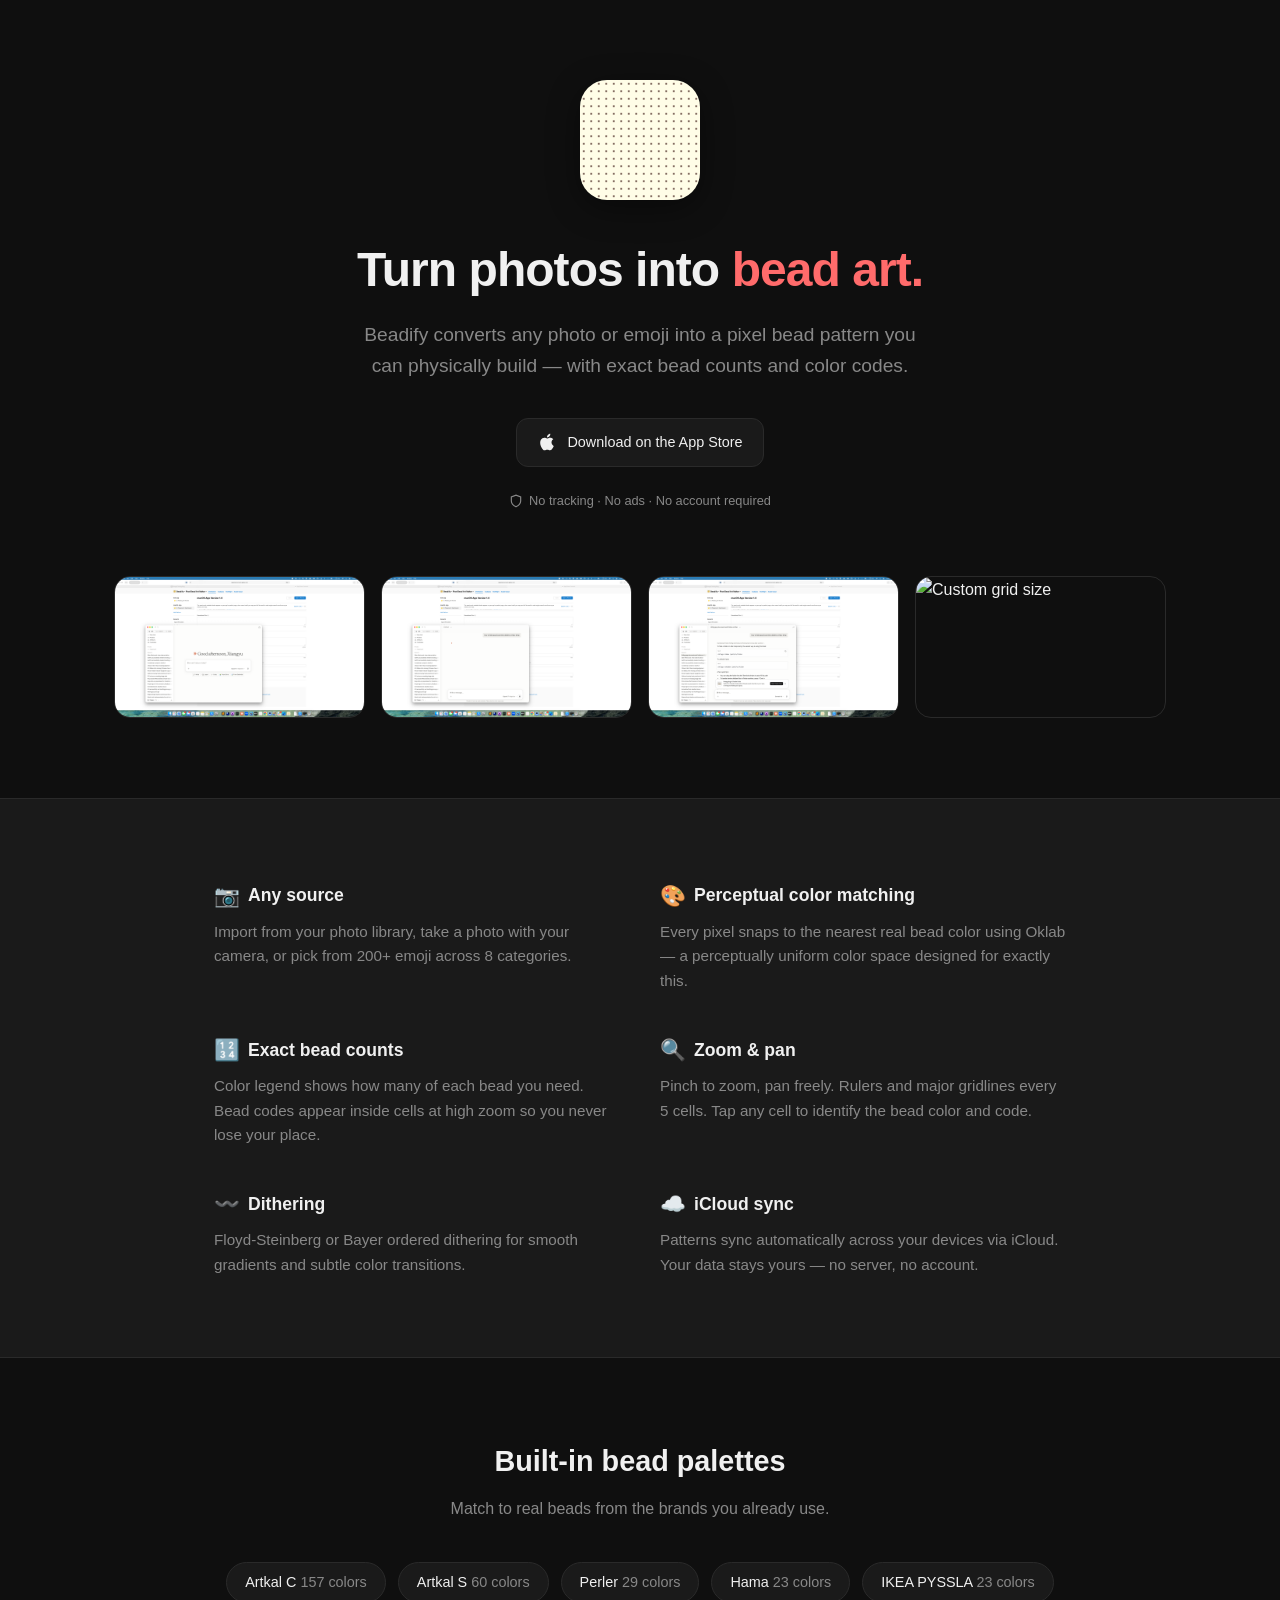
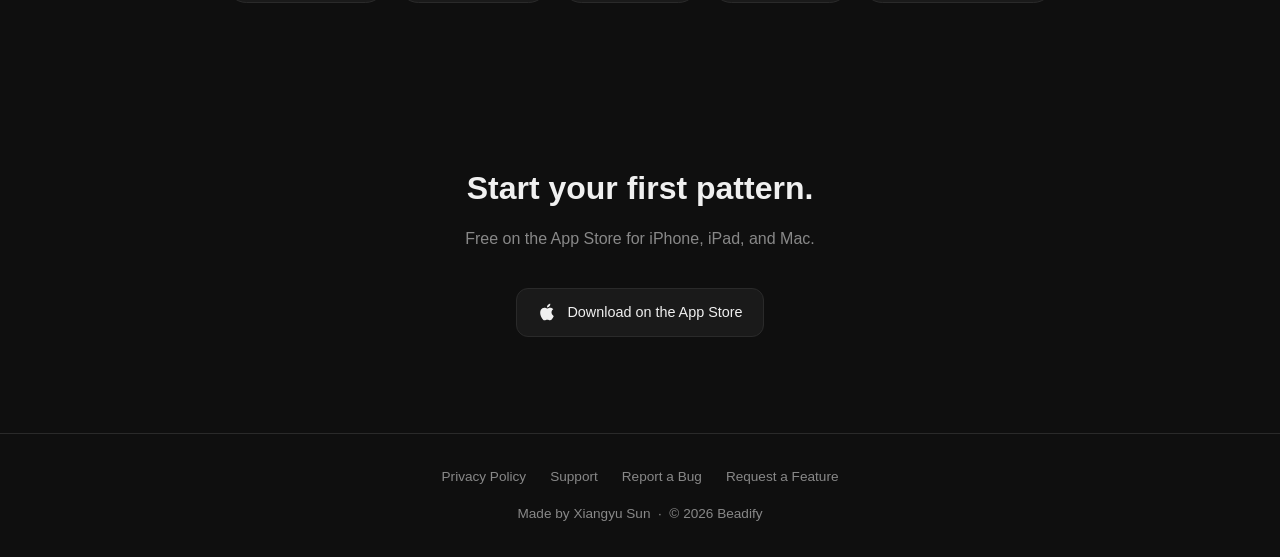
==== index.html @ ad3d1da3 "feat: add marketing landing page with screenshots and assets" ====
<!DOCTYPE html>
<html lang="en">
<head>
  <meta charset="UTF-8">
  <meta name="viewport" content="width=device-width, initial-scale=1.0">
  <title>Beadify – Pixel Bead Art Maker</title>
  <meta name="description" content="Turn any photo or emoji into a physical bead pattern. Supports Artkal, Perler, Hama, and IKEA PYSSLA bead palettes. Available on iOS and macOS.">
  <style>
    *, *::before, *::after { box-sizing: border-box; margin: 0; padding: 0; }

    :root {
      --accent: #FF6B6B;
      --accent2: #4ECDC4;
      --bg: #0f0f0f;
      --surface: #1a1a1a;
      --border: #2a2a2a;
      --text: #f0f0f0;
      --muted: #888;
      --radius: 16px;
    }

    body {
      font-family: -apple-system, BlinkMacSystemFont, "Segoe UI", sans-serif;
      background: var(--bg);
      color: var(--text);
      line-height: 1.6;
    }

    a { color: var(--accent); text-decoration: none; }
    a:hover { text-decoration: underline; }

    /* ── Hero ── */
    .hero {
      max-width: 900px;
      margin: 0 auto;
      padding: 80px 24px 60px;
      text-align: center;
    }

    .app-icon {
      width: 120px;
      height: 120px;
      border-radius: 27px;
      margin-bottom: 24px;
      box-shadow: 0 8px 32px rgba(0,0,0,0.4);
    }

    .hero h1 {
      font-size: clamp(2rem, 5vw, 3rem);
      font-weight: 700;
      letter-spacing: -0.02em;
      margin-bottom: 12px;
    }

    .hero h1 span { color: var(--accent); }

    .hero p {
      font-size: 1.2rem;
      color: var(--muted);
      max-width: 560px;
      margin: 0 auto 36px;
    }

    .badges {
      display: flex;
      gap: 16px;
      justify-content: center;
      flex-wrap: wrap;
      margin-bottom: 16px;
    }

    .badge-btn {
      display: inline-flex;
      align-items: center;
      gap: 10px;
      background: var(--surface);
      border: 1px solid var(--border);
      border-radius: 12px;
      padding: 12px 20px;
      font-size: 0.9rem;
      color: var(--text);
      transition: border-color 0.2s, background 0.2s;
    }

    .badge-btn:hover {
      border-color: var(--accent);
      background: #222;
      text-decoration: none;
    }

    .badge-btn svg { flex-shrink: 0; }

    .no-track {
      display: inline-flex;
      align-items: center;
      gap: 6px;
      font-size: 0.8rem;
      color: var(--muted);
      margin-top: 8px;
    }

    /* ── Screenshots ── */
    .screenshots {
      max-width: 1100px;
      margin: 0 auto;
      padding: 0 24px 80px;
    }

    .screenshots-grid {
      display: grid;
      grid-template-columns: repeat(auto-fit, minmax(240px, 1fr));
      gap: 16px;
    }

    .screenshots-grid img {
      width: 100%;
      border-radius: var(--radius);
      border: 1px solid var(--border);
      display: block;
    }

    /* ── Features ── */
    .features {
      background: var(--surface);
      border-top: 1px solid var(--border);
      border-bottom: 1px solid var(--border);
    }

    .features-inner {
      max-width: 900px;
      margin: 0 auto;
      padding: 80px 24px;
      display: grid;
      grid-template-columns: repeat(auto-fit, minmax(260px, 1fr));
      gap: 40px;
    }

    .feature h3 {
      font-size: 1.1rem;
      font-weight: 600;
      margin-bottom: 8px;
      display: flex;
      align-items: center;
      gap: 8px;
    }

    .feature h3 .icon {
      font-size: 1.3rem;
    }

    .feature p {
      color: var(--muted);
      font-size: 0.95rem;
    }

    /* ── Palettes ── */
    .palettes {
      max-width: 900px;
      margin: 0 auto;
      padding: 80px 24px;
      text-align: center;
    }

    .palettes h2 {
      font-size: 1.8rem;
      font-weight: 700;
      margin-bottom: 12px;
    }

    .palettes > p {
      color: var(--muted);
      margin-bottom: 40px;
    }

    .palette-list {
      display: flex;
      flex-wrap: wrap;
      gap: 12px;
      justify-content: center;
    }

    .palette-chip {
      background: var(--surface);
      border: 1px solid var(--border);
      border-radius: 100px;
      padding: 8px 18px;
      font-size: 0.9rem;
      font-weight: 500;
    }

    .palette-chip span { color: var(--muted); font-weight: 400; }

    /* ── CTA ── */
    .cta {
      max-width: 900px;
      margin: 0 auto;
      padding: 80px 24px;
      text-align: center;
    }

    .cta h2 {
      font-size: 2rem;
      font-weight: 700;
      margin-bottom: 12px;
    }

    .cta p {
      color: var(--muted);
      margin-bottom: 36px;
    }

    /* ── Footer ── */
    footer {
      border-top: 1px solid var(--border);
      padding: 32px 24px;
      text-align: center;
      font-size: 0.85rem;
      color: var(--muted);
    }

    footer a { color: var(--muted); }
    footer a:hover { color: var(--text); }

    .footer-links {
      display: flex;
      gap: 24px;
      justify-content: center;
      flex-wrap: wrap;
      margin-bottom: 16px;
    }
  </style>
</head>
<body>

  <!-- Hero -->
  <section class="hero">
    <img src="assets/icon.svg" alt="Beadify app icon" class="app-icon">
    <h1>Turn photos into <span>bead art.</span></h1>
    <p>Beadify converts any photo or emoji into a pixel bead pattern you can physically build — with exact bead counts and color codes.</p>

    <div class="badges">
      <a class="badge-btn" href="https://apps.apple.com/app/id6744009407" target="_blank" rel="noopener">
        <svg width="20" height="20" viewBox="0 0 24 24" fill="currentColor"><path d="M18.71 19.5c-.83 1.24-1.71 2.45-3.05 2.47-1.34.03-1.77-.79-3.29-.79-1.53 0-2 .77-3.27.82-1.31.05-2.3-1.32-3.14-2.53C4.25 17 2.94 12.45 4.7 9.39c.87-1.52 2.43-2.48 4.12-2.51 1.28-.02 2.5.87 3.29.87.78 0 2.26-1.07 3.8-.91.65.03 2.47.26 3.64 1.98-.09.06-2.17 1.28-2.15 3.81.03 3.02 2.65 4.03 2.68 4.04-.03.07-.42 1.44-1.38 2.83M13 3.5c.73-.83 1.94-1.46 2.94-1.5.13 1.17-.34 2.35-1.04 3.19-.69.85-1.83 1.51-2.95 1.42-.15-1.15.41-2.35 1.05-3.11z"/></svg>
        Download on the App Store
      </a>
    </div>
    <div class="no-track">
      <svg width="14" height="14" viewBox="0 0 24 24" fill="none" stroke="currentColor" stroke-width="2"><path d="M12 22s8-4 8-10V5l-8-3-8 3v7c0 6 8 10 8 10z"/></svg>
      No tracking · No ads · No account required
    </div>
  </section>

  <!-- Screenshots -->
  <section class="screenshots">
    <div class="screenshots-grid">
      <img src="assets/screenshots/Mac-01_HeroGrid.png" alt="Bead pattern grid view">
      <img src="assets/screenshots/Mac-02_BuildMode18.png" alt="Build mode with bead codes">
      <img src="assets/screenshots/Mac-03_EmojiPicker.png" alt="Emoji picker">
      <img src="assets/screenshots/Mac-04_CustomSize.png" alt="Custom grid size">
    </div>
  </section>

  <!-- Features -->
  <section class="features">
    <div class="features-inner">
      <div class="feature">
        <h3><span class="icon">📷</span> Any source</h3>
        <p>Import from your photo library, take a photo with your camera, or pick from 200+ emoji across 8 categories.</p>
      </div>
      <div class="feature">
        <h3><span class="icon">🎨</span> Perceptual color matching</h3>
        <p>Every pixel snaps to the nearest real bead color using Oklab — a perceptually uniform color space designed for exactly this.</p>
      </div>
      <div class="feature">
        <h3><span class="icon">🔢</span> Exact bead counts</h3>
        <p>Color legend shows how many of each bead you need. Bead codes appear inside cells at high zoom so you never lose your place.</p>
      </div>
      <div class="feature">
        <h3><span class="icon">🔍</span> Zoom &amp; pan</h3>
        <p>Pinch to zoom, pan freely. Rulers and major gridlines every 5 cells. Tap any cell to identify the bead color and code.</p>
      </div>
      <div class="feature">
        <h3><span class="icon">〰️</span> Dithering</h3>
        <p>Floyd-Steinberg or Bayer ordered dithering for smooth gradients and subtle color transitions.</p>
      </div>
      <div class="feature">
        <h3><span class="icon">☁️</span> iCloud sync</h3>
        <p>Patterns sync automatically across your devices via iCloud. Your data stays yours — no server, no account.</p>
      </div>
    </div>
  </section>

  <!-- Palettes -->
  <section class="palettes">
    <h2>Built-in bead palettes</h2>
    <p>Match to real beads from the brands you already use.</p>
    <div class="palette-list">
      <div class="palette-chip">Artkal C <span>157 colors</span></div>
      <div class="palette-chip">Artkal S <span>60 colors</span></div>
      <div class="palette-chip">Perler <span>29 colors</span></div>
      <div class="palette-chip">Hama <span>23 colors</span></div>
      <div class="palette-chip">IKEA PYSSLA <span>23 colors</span></div>
    </div>
  </section>

  <!-- CTA -->
  <section class="cta">
    <h2>Start your first pattern.</h2>
    <p>Free on the App Store for iPhone, iPad, and Mac.</p>
    <div class="badges">
      <a class="badge-btn" href="https://apps.apple.com/app/id6744009407" target="_blank" rel="noopener">
        <svg width="20" height="20" viewBox="0 0 24 24" fill="currentColor"><path d="M18.71 19.5c-.83 1.24-1.71 2.45-3.05 2.47-1.34.03-1.77-.79-3.29-.79-1.53 0-2 .77-3.27.82-1.31.05-2.3-1.32-3.14-2.53C4.25 17 2.94 12.45 4.7 9.39c.87-1.52 2.43-2.48 4.12-2.51 1.28-.02 2.5.87 3.29.87.78 0 2.26-1.07 3.8-.91.65.03 2.47.26 3.64 1.98-.09.06-2.17 1.28-2.15 3.81.03 3.02 2.65 4.03 2.68 4.04-.03.07-.42 1.44-1.38 2.83M13 3.5c.73-.83 1.94-1.46 2.94-1.5.13 1.17-.34 2.35-1.04 3.19-.69.85-1.83 1.51-2.95 1.42-.15-1.15.41-2.35 1.05-3.11z"/></svg>
        Download on the App Store
      </a>
    </div>
  </section>

  <!-- Footer -->
  <footer>
    <div class="footer-links">
      <a href="https://github.com/xiangyu-sun/beadify-support/blob/main/PRIVACY.md">Privacy Policy</a>
      <a href="https://github.com/xiangyu-sun/beadify-support/issues">Support</a>
      <a href="https://github.com/xiangyu-sun/beadify-support/issues/new?template=bug_report.yml">Report a Bug</a>
      <a href="https://github.com/xiangyu-sun/beadify-support/issues/new?template=feature_request.yml">Request a Feature</a>
    </div>
    <p>Made by Xiangyu Sun &nbsp;·&nbsp; © 2026 Beadify</p>
  </footer>

</body>
</html>
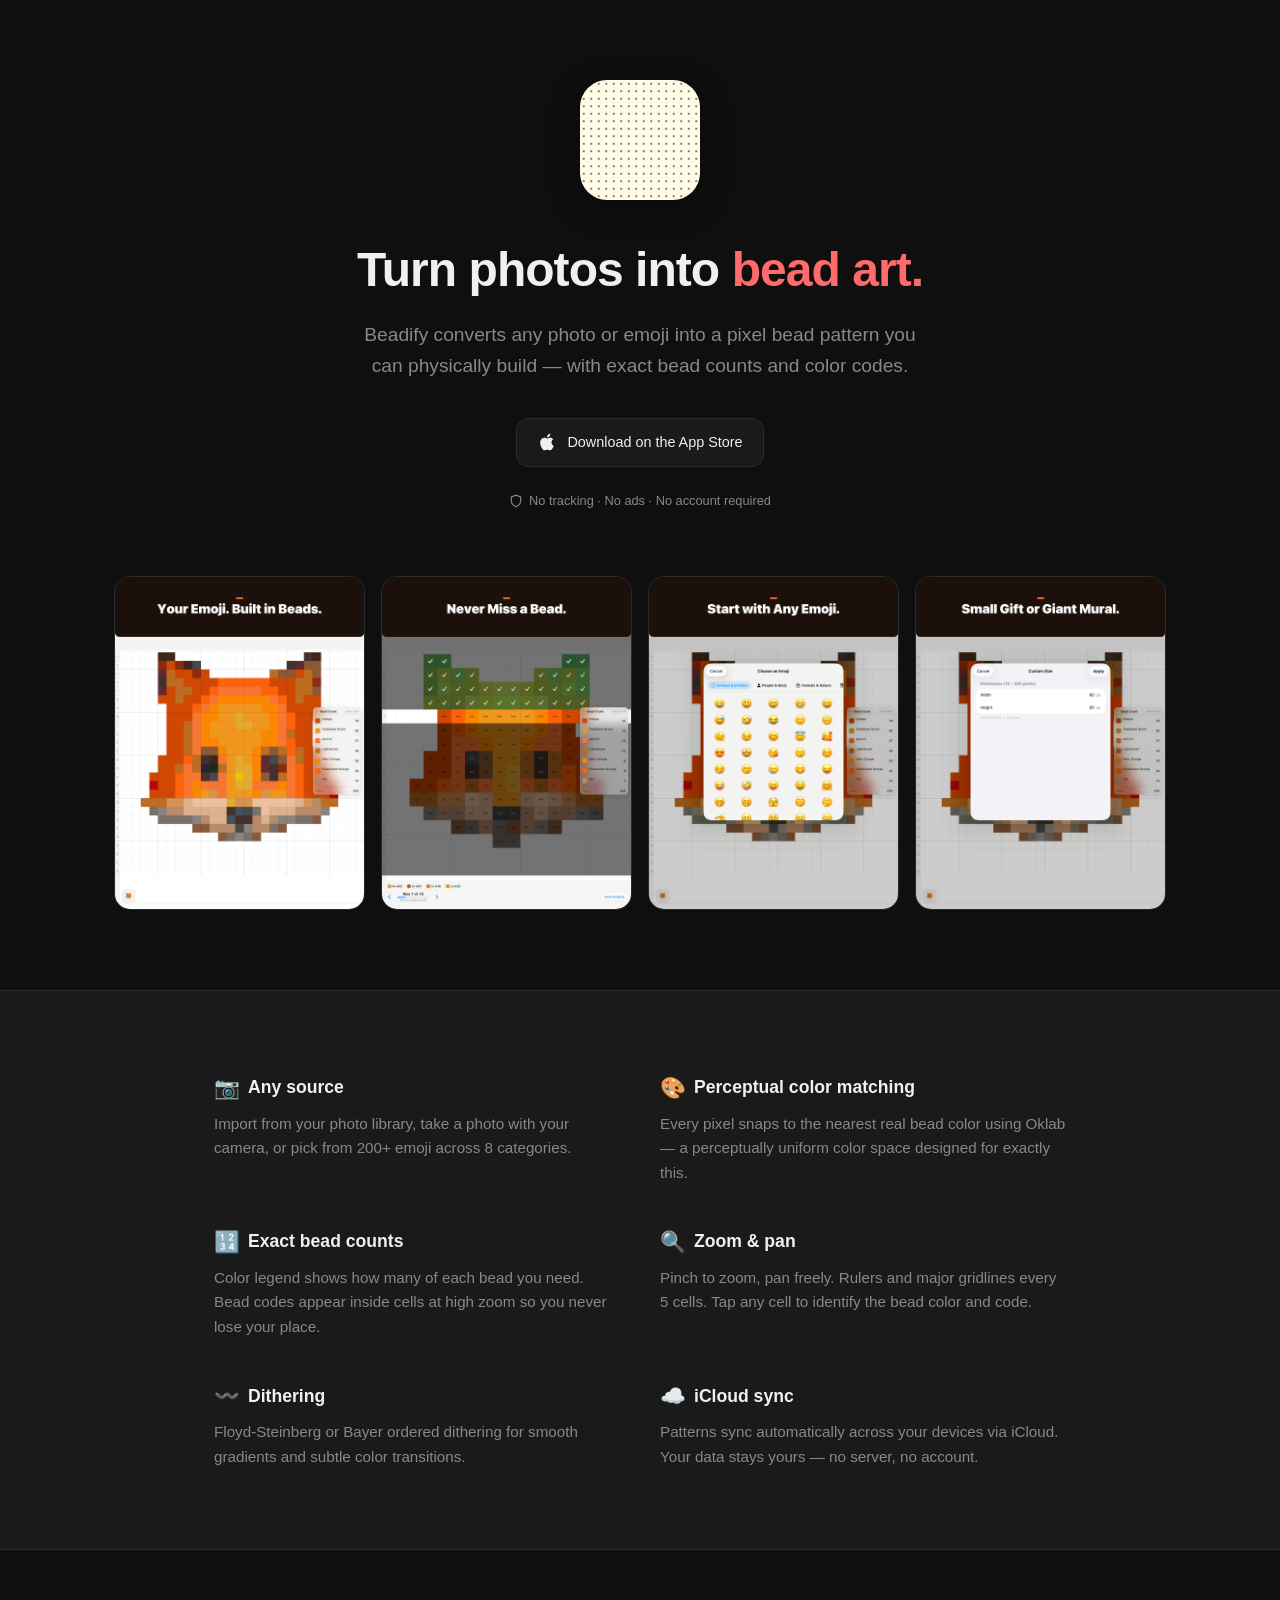
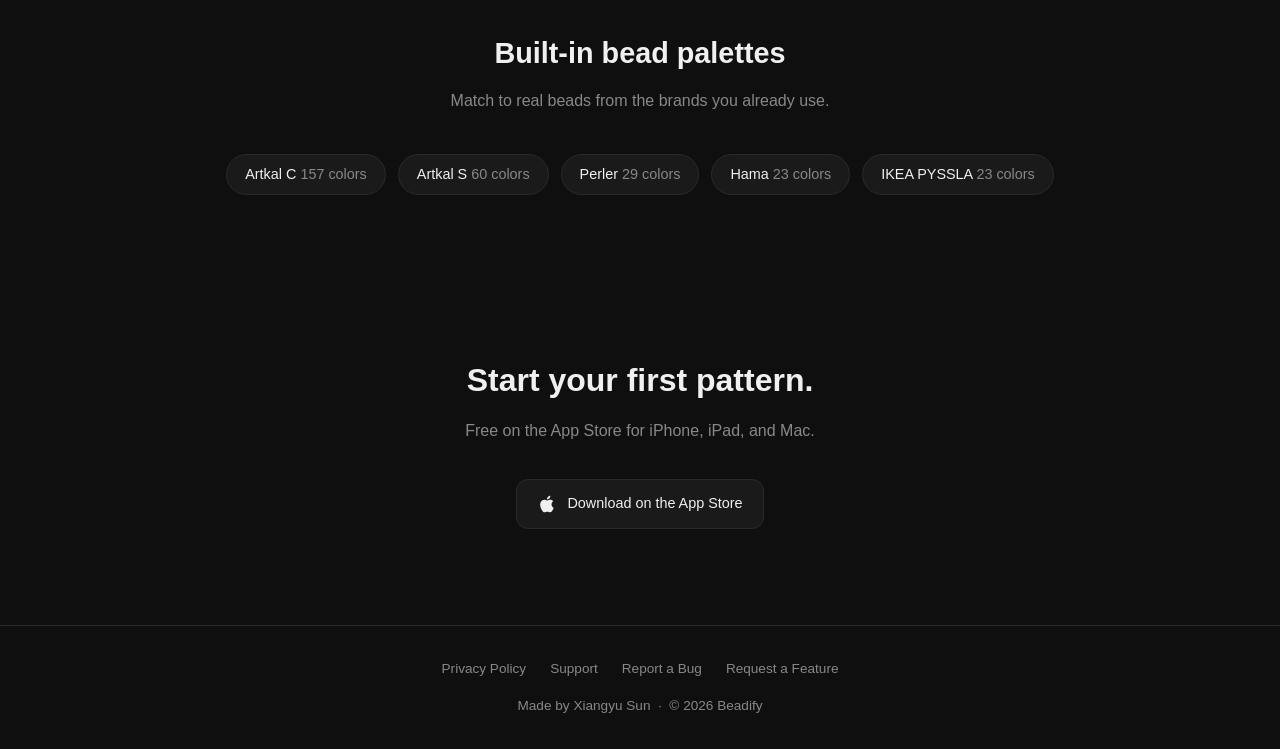
==== commit 7617b170: "Replace Mac landing-page screenshots with iPad Swap the four hero screenshots on the support site fr" ====
--- a/index.html
+++ b/index.html
@@ -253,10 +253,10 @@
   <!-- Screenshots -->
   <section class="screenshots">
     <div class="screenshots-grid">
-      <img src="assets/screenshots/Mac-01_HeroGrid.png" alt="Bead pattern grid view">
-      <img src="assets/screenshots/Mac-02_BuildMode18.png" alt="Build mode with bead codes">
-      <img src="assets/screenshots/Mac-03_EmojiPicker.png" alt="Emoji picker">
-      <img src="assets/screenshots/Mac-04_CustomSize.png" alt="Custom grid size">
+      <img src="assets/screenshots/iPad-01_HeroGrid.png" alt="Bead pattern grid view">
+      <img src="assets/screenshots/iPad-02_BuildMode.png" alt="Build mode with bead codes">
+      <img src="assets/screenshots/iPad-03_EmojiPicker.png" alt="Emoji picker">
+      <img src="assets/screenshots/iPad-04_CustomSize.png" alt="Custom grid size">
     </div>
   </section>
 
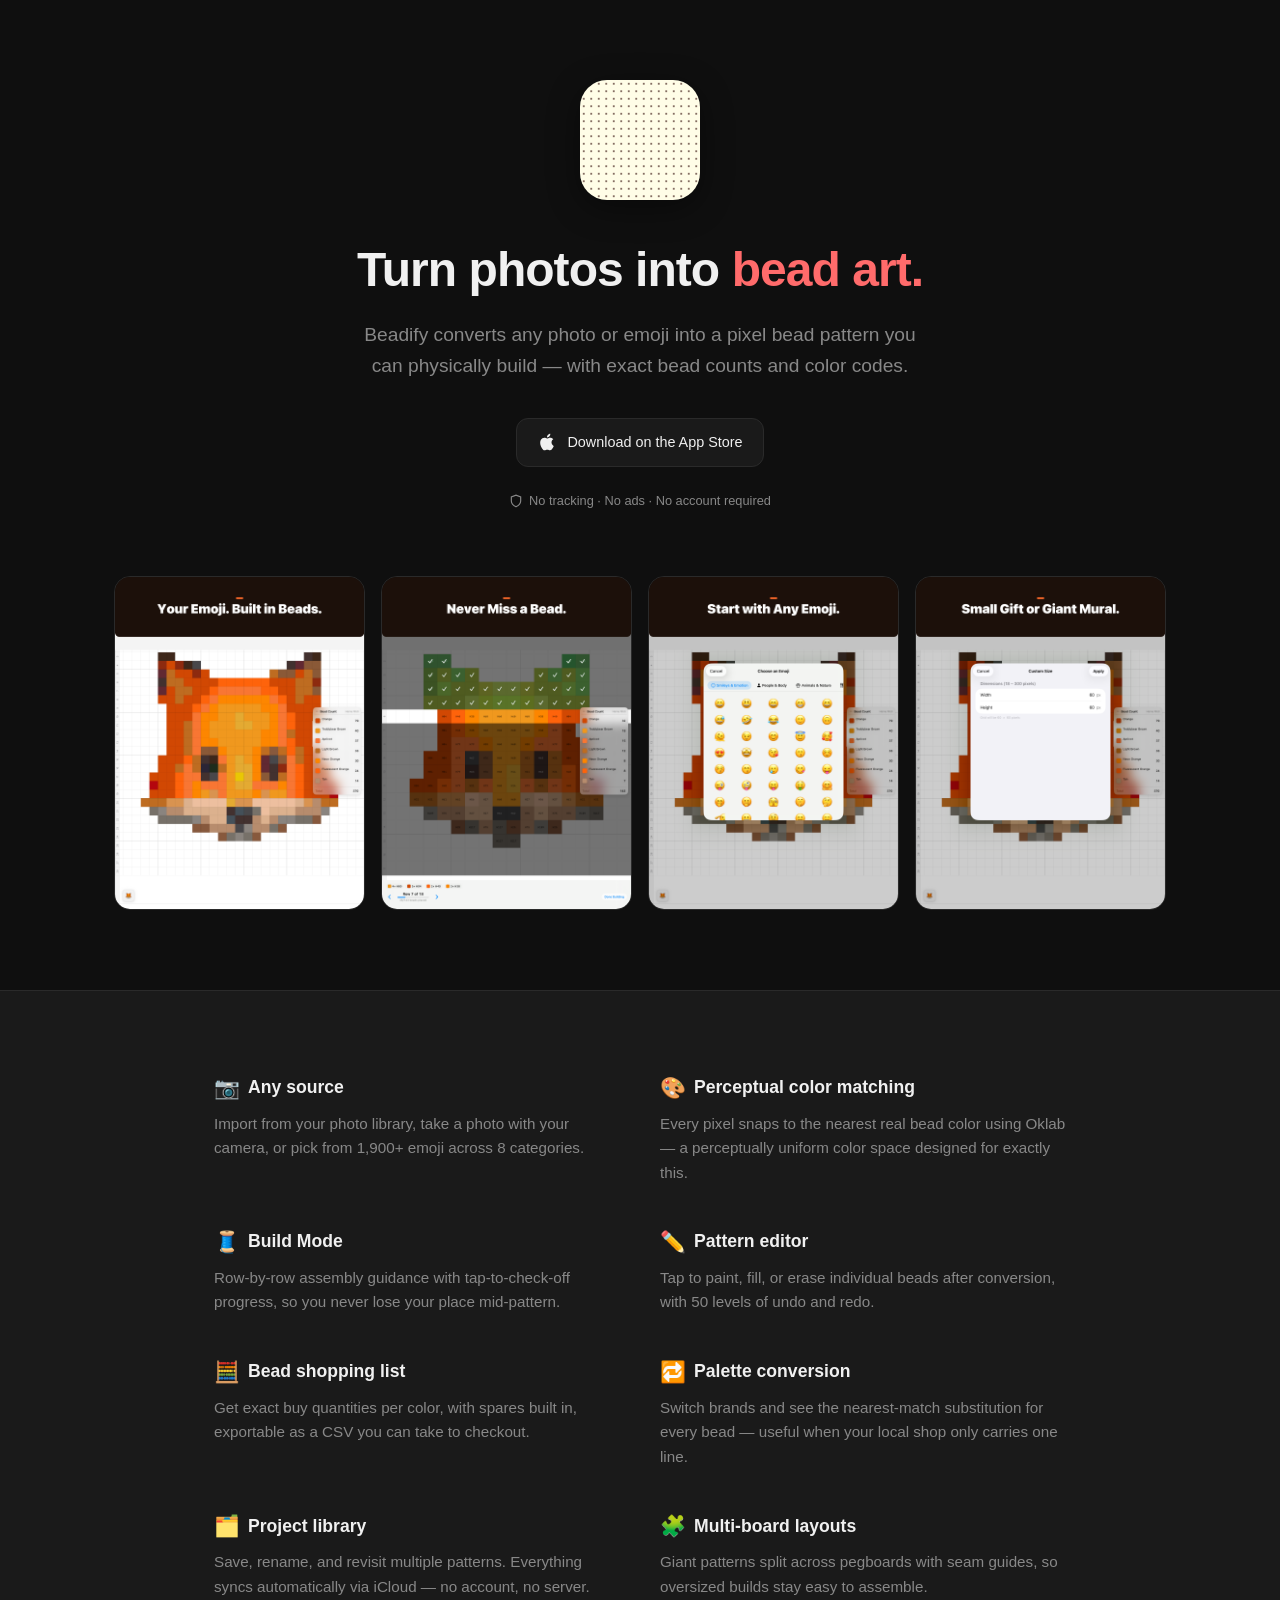
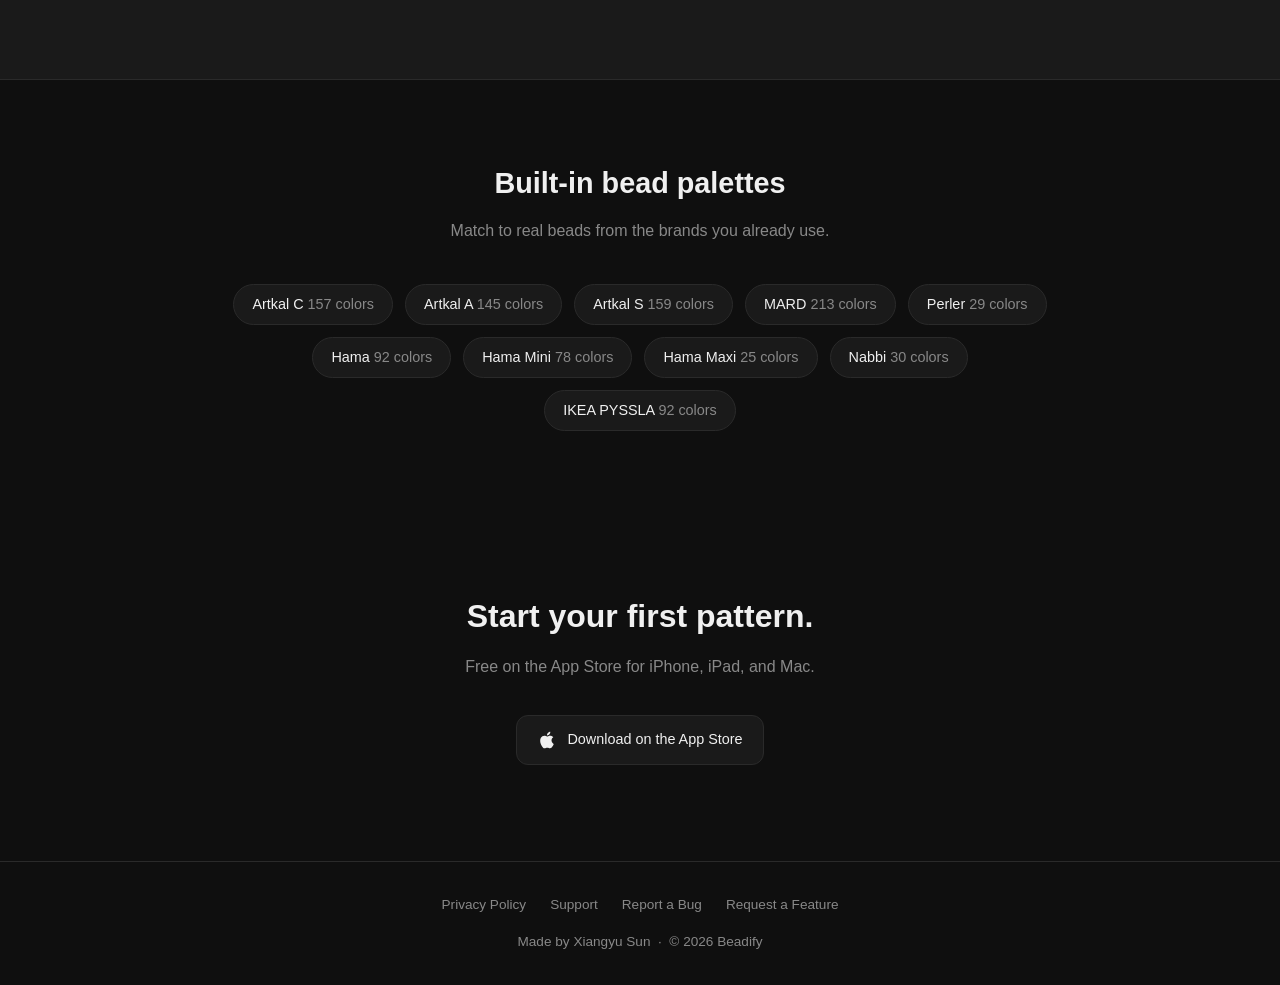
==== commit 5987cf3b: "Fix dead App Store link, refresh features to match current app id6744009407 was never a resolvable A" ====
--- a/index.html
+++ b/index.html
@@ -4,7 +4,7 @@
   <meta charset="UTF-8">
   <meta name="viewport" content="width=device-width, initial-scale=1.0">
   <title>Beadify – Pixel Bead Art Maker</title>
-  <meta name="description" content="Turn any photo or emoji into a physical bead pattern. Supports Artkal, Perler, Hama, and IKEA PYSSLA bead palettes. Available on iOS and macOS.">
+  <meta name="description" content="Turn any photo or emoji into a physical bead pattern. Supports Artkal, Perler, Hama, MARD, and more bead palettes, with a shopping list and cross-brand palette conversion built in. Available on iOS and macOS.">
   <style>
     *, *::before, *::after { box-sizing: border-box; margin: 0; padding: 0; }
 
@@ -239,7 +239,7 @@
     <p>Beadify converts any photo or emoji into a pixel bead pattern you can physically build — with exact bead counts and color codes.</p>
 
     <div class="badges">
-      <a class="badge-btn" href="https://apps.apple.com/app/id6744009407" target="_blank" rel="noopener">
+      <a class="badge-btn" href="https://apps.apple.com/app/id6762097815" target="_blank" rel="noopener">
         <svg width="20" height="20" viewBox="0 0 24 24" fill="currentColor"><path d="M18.71 19.5c-.83 1.24-1.71 2.45-3.05 2.47-1.34.03-1.77-.79-3.29-.79-1.53 0-2 .77-3.27.82-1.31.05-2.3-1.32-3.14-2.53C4.25 17 2.94 12.45 4.7 9.39c.87-1.52 2.43-2.48 4.12-2.51 1.28-.02 2.5.87 3.29.87.78 0 2.26-1.07 3.8-.91.65.03 2.47.26 3.64 1.98-.09.06-2.17 1.28-2.15 3.81.03 3.02 2.65 4.03 2.68 4.04-.03.07-.42 1.44-1.38 2.83M13 3.5c.73-.83 1.94-1.46 2.94-1.5.13 1.17-.34 2.35-1.04 3.19-.69.85-1.83 1.51-2.95 1.42-.15-1.15.41-2.35 1.05-3.11z"/></svg>
         Download on the App Store
       </a>
@@ -265,27 +265,35 @@
     <div class="features-inner">
       <div class="feature">
         <h3><span class="icon">📷</span> Any source</h3>
-        <p>Import from your photo library, take a photo with your camera, or pick from 200+ emoji across 8 categories.</p>
+        <p>Import from your photo library, take a photo with your camera, or pick from 1,900+ emoji across 8 categories.</p>
       </div>
       <div class="feature">
         <h3><span class="icon">🎨</span> Perceptual color matching</h3>
         <p>Every pixel snaps to the nearest real bead color using Oklab — a perceptually uniform color space designed for exactly this.</p>
       </div>
       <div class="feature">
-        <h3><span class="icon">🔢</span> Exact bead counts</h3>
-        <p>Color legend shows how many of each bead you need. Bead codes appear inside cells at high zoom so you never lose your place.</p>
-      </div>
-      <div class="feature">
-        <h3><span class="icon">🔍</span> Zoom &amp; pan</h3>
-        <p>Pinch to zoom, pan freely. Rulers and major gridlines every 5 cells. Tap any cell to identify the bead color and code.</p>
-      </div>
-      <div class="feature">
-        <h3><span class="icon">〰️</span> Dithering</h3>
-        <p>Floyd-Steinberg or Bayer ordered dithering for smooth gradients and subtle color transitions.</p>
-      </div>
-      <div class="feature">
-        <h3><span class="icon">☁️</span> iCloud sync</h3>
-        <p>Patterns sync automatically across your devices via iCloud. Your data stays yours — no server, no account.</p>
+        <h3><span class="icon">🧵</span> Build Mode</h3>
+        <p>Row-by-row assembly guidance with tap-to-check-off progress, so you never lose your place mid-pattern.</p>
+      </div>
+      <div class="feature">
+        <h3><span class="icon">✏️</span> Pattern editor</h3>
+        <p>Tap to paint, fill, or erase individual beads after conversion, with 50 levels of undo and redo.</p>
+      </div>
+      <div class="feature">
+        <h3><span class="icon">🧮</span> Bead shopping list</h3>
+        <p>Get exact buy quantities per color, with spares built in, exportable as a CSV you can take to checkout.</p>
+      </div>
+      <div class="feature">
+        <h3><span class="icon">🔁</span> Palette conversion</h3>
+        <p>Switch brands and see the nearest-match substitution for every bead — useful when your local shop only carries one line.</p>
+      </div>
+      <div class="feature">
+        <h3><span class="icon">🗂️</span> Project library</h3>
+        <p>Save, rename, and revisit multiple patterns. Everything syncs automatically via iCloud — no account, no server.</p>
+      </div>
+      <div class="feature">
+        <h3><span class="icon">🧩</span> Multi-board layouts</h3>
+        <p>Giant patterns split across pegboards with seam guides, so oversized builds stay easy to assemble.</p>
       </div>
     </div>
   </section>
@@ -296,10 +304,15 @@
     <p>Match to real beads from the brands you already use.</p>
     <div class="palette-list">
       <div class="palette-chip">Artkal C <span>157 colors</span></div>
-      <div class="palette-chip">Artkal S <span>60 colors</span></div>
+      <div class="palette-chip">Artkal A <span>145 colors</span></div>
+      <div class="palette-chip">Artkal S <span>159 colors</span></div>
+      <div class="palette-chip">MARD <span>213 colors</span></div>
       <div class="palette-chip">Perler <span>29 colors</span></div>
-      <div class="palette-chip">Hama <span>23 colors</span></div>
-      <div class="palette-chip">IKEA PYSSLA <span>23 colors</span></div>
+      <div class="palette-chip">Hama <span>92 colors</span></div>
+      <div class="palette-chip">Hama Mini <span>78 colors</span></div>
+      <div class="palette-chip">Hama Maxi <span>25 colors</span></div>
+      <div class="palette-chip">Nabbi <span>30 colors</span></div>
+      <div class="palette-chip">IKEA PYSSLA <span>92 colors</span></div>
     </div>
   </section>
 
@@ -308,7 +321,7 @@
     <h2>Start your first pattern.</h2>
     <p>Free on the App Store for iPhone, iPad, and Mac.</p>
     <div class="badges">
-      <a class="badge-btn" href="https://apps.apple.com/app/id6744009407" target="_blank" rel="noopener">
+      <a class="badge-btn" href="https://apps.apple.com/app/id6762097815" target="_blank" rel="noopener">
         <svg width="20" height="20" viewBox="0 0 24 24" fill="currentColor"><path d="M18.71 19.5c-.83 1.24-1.71 2.45-3.05 2.47-1.34.03-1.77-.79-3.29-.79-1.53 0-2 .77-3.27.82-1.31.05-2.3-1.32-3.14-2.53C4.25 17 2.94 12.45 4.7 9.39c.87-1.52 2.43-2.48 4.12-2.51 1.28-.02 2.5.87 3.29.87.78 0 2.26-1.07 3.8-.91.65.03 2.47.26 3.64 1.98-.09.06-2.17 1.28-2.15 3.81.03 3.02 2.65 4.03 2.68 4.04-.03.07-.42 1.44-1.38 2.83M13 3.5c.73-.83 1.94-1.46 2.94-1.5.13 1.17-.34 2.35-1.04 3.19-.69.85-1.83 1.51-2.95 1.42-.15-1.15.41-2.35 1.05-3.11z"/></svg>
         Download on the App Store
       </a>
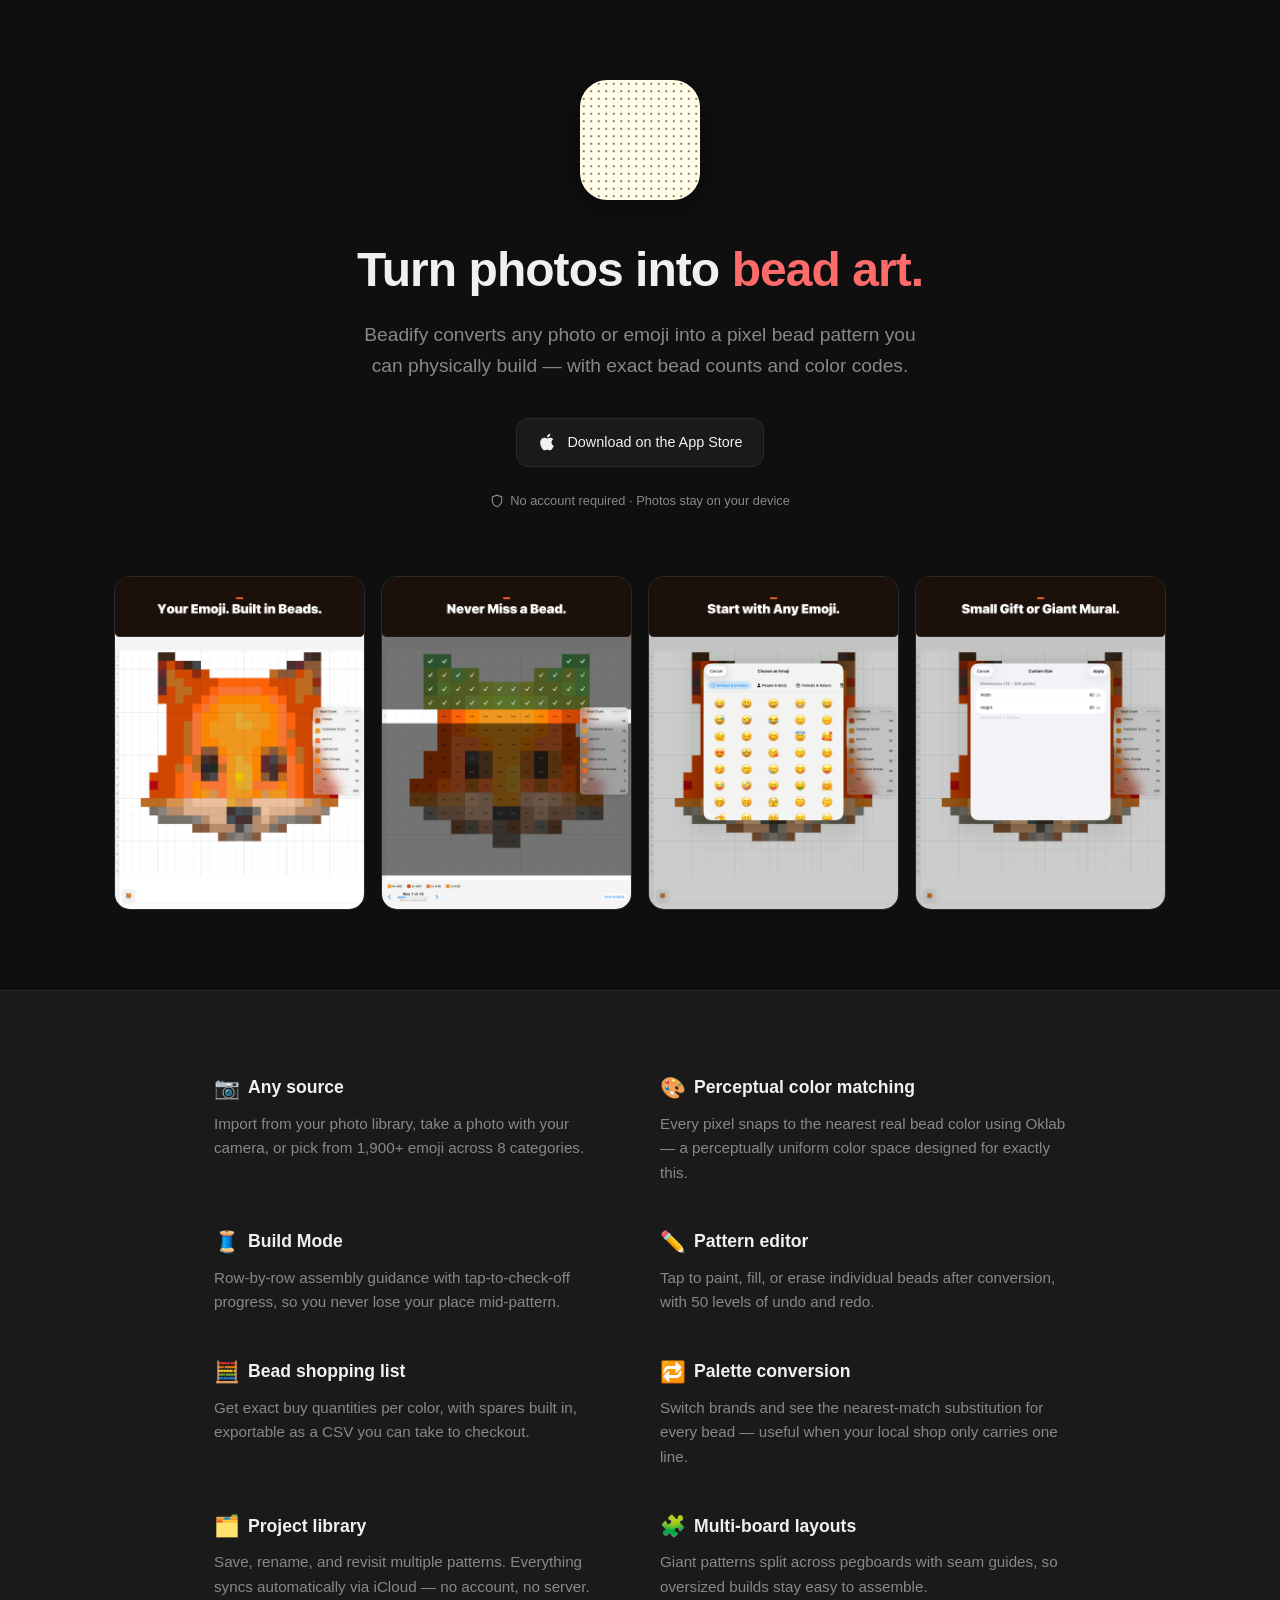
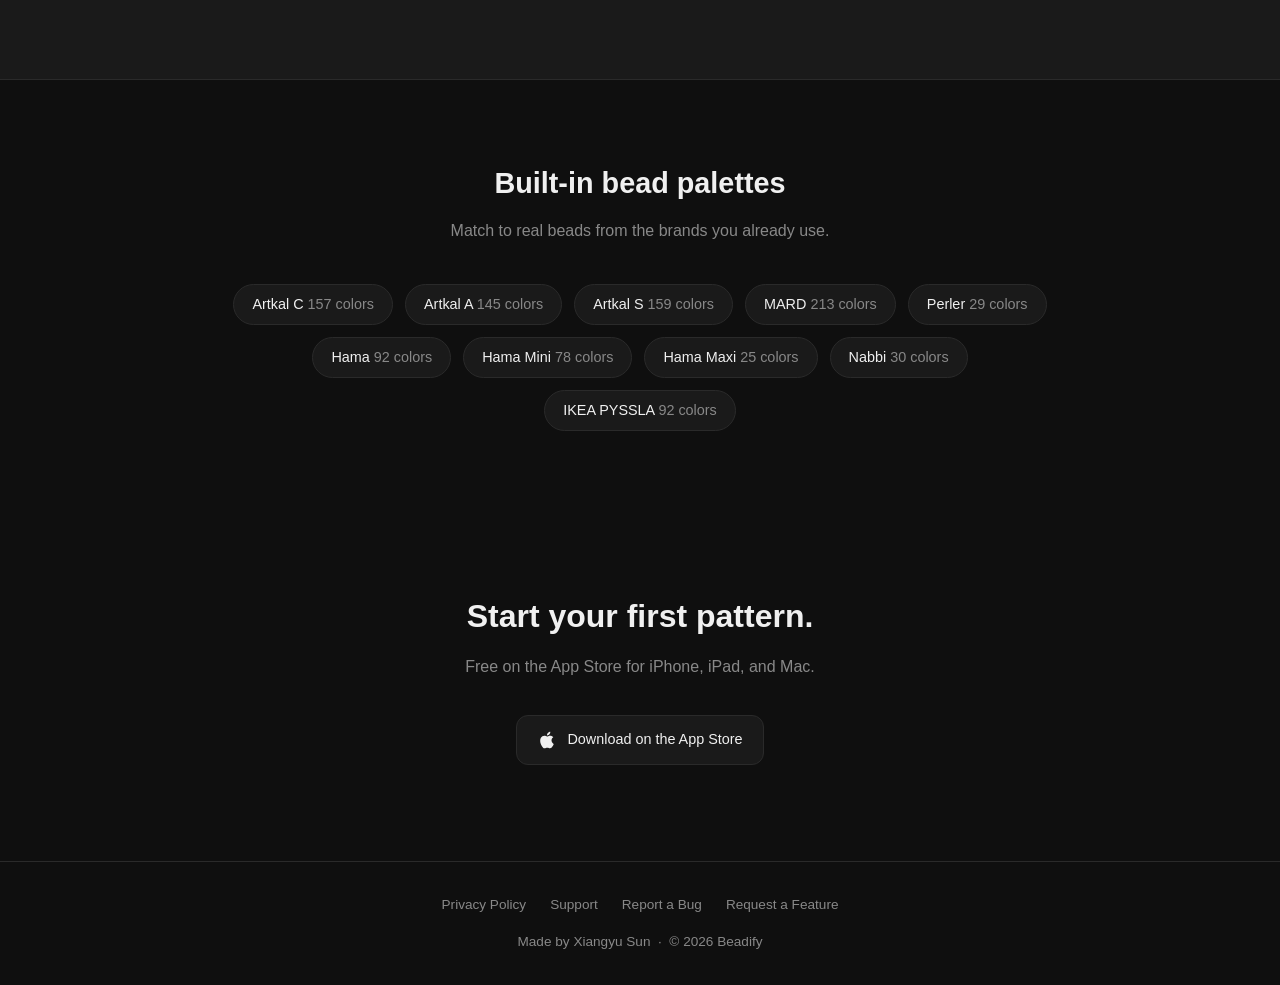
==== commit a88eafa8: "Privacy policy: disclose Firebase Analytics, AdMob ads and Remove Ads Beadify becomes free with a ba" ====
--- a/index.html
+++ b/index.html
@@ -246,7 +246,7 @@
     </div>
     <div class="no-track">
       <svg width="14" height="14" viewBox="0 0 24 24" fill="none" stroke="currentColor" stroke-width="2"><path d="M12 22s8-4 8-10V5l-8-3-8 3v7c0 6 8 10 8 10z"/></svg>
-      No tracking · No ads · No account required
+      No account required · Photos stay on your device
     </div>
   </section>
 
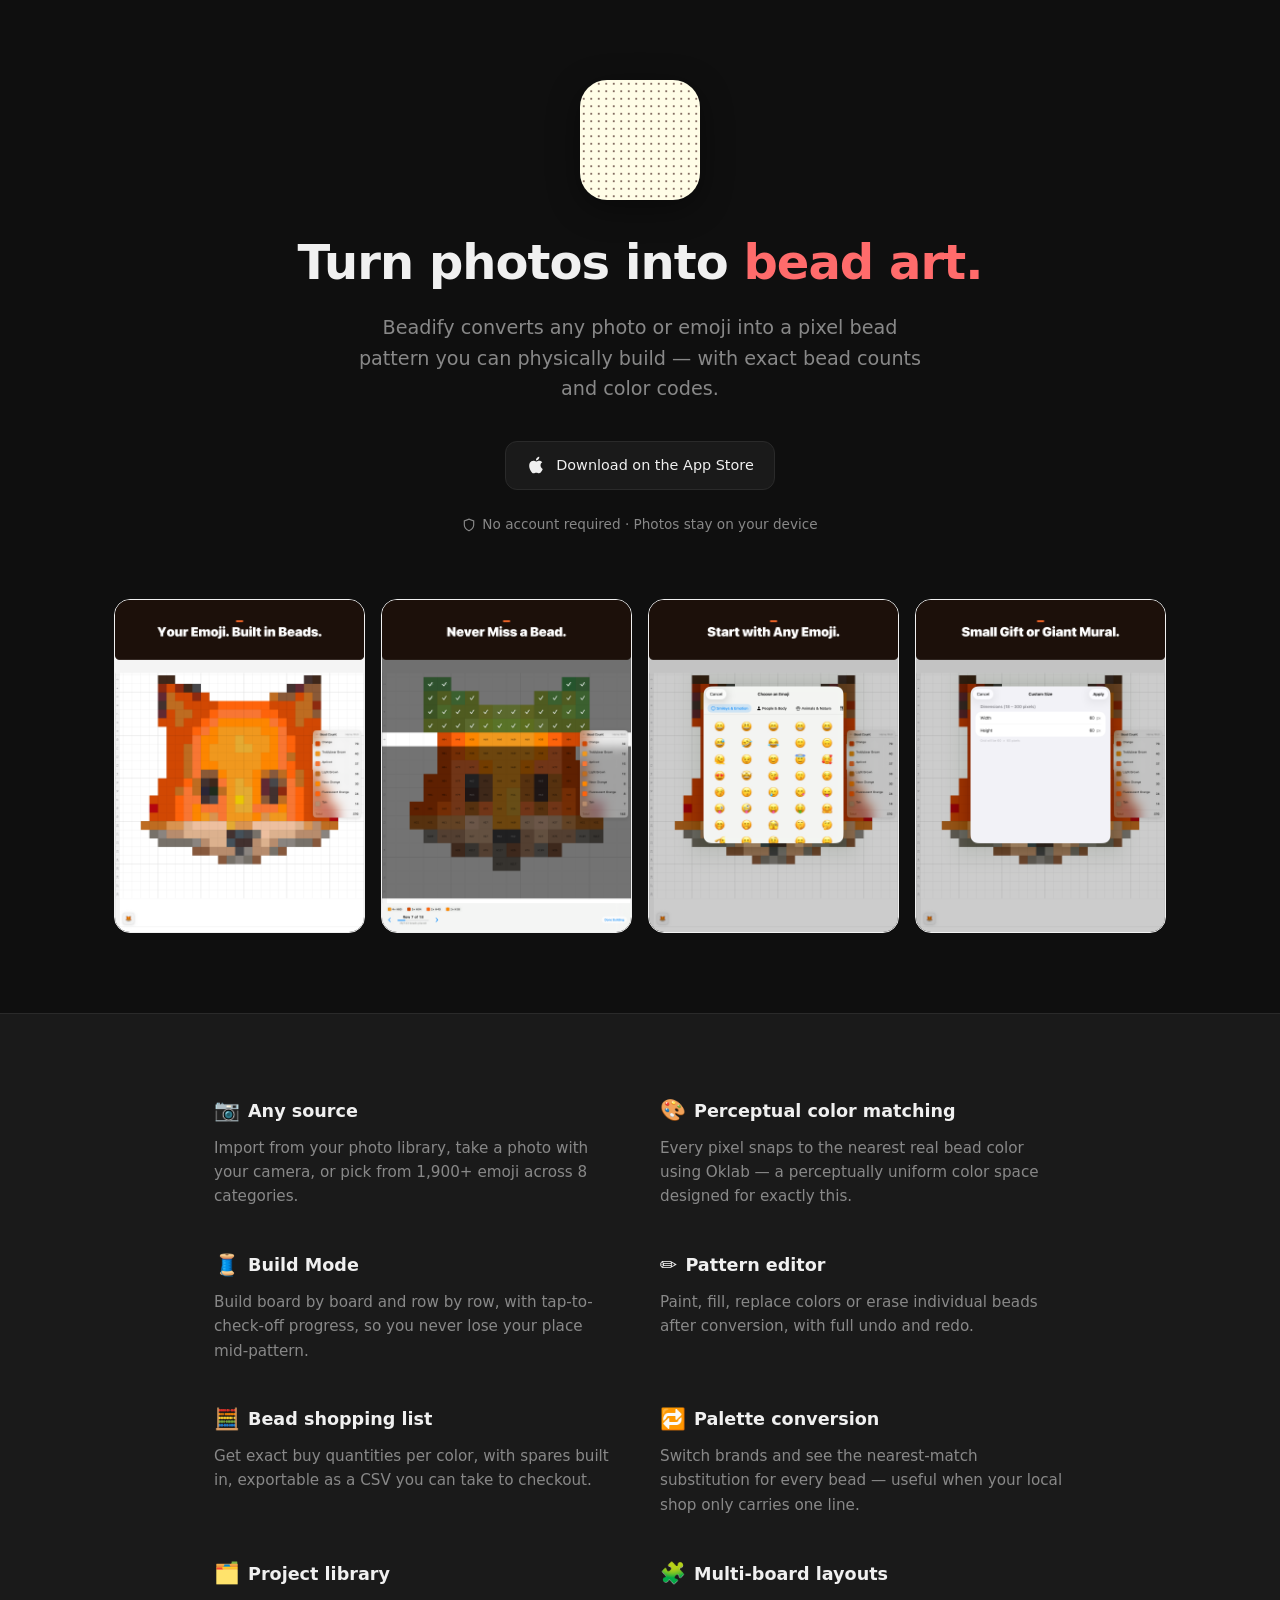
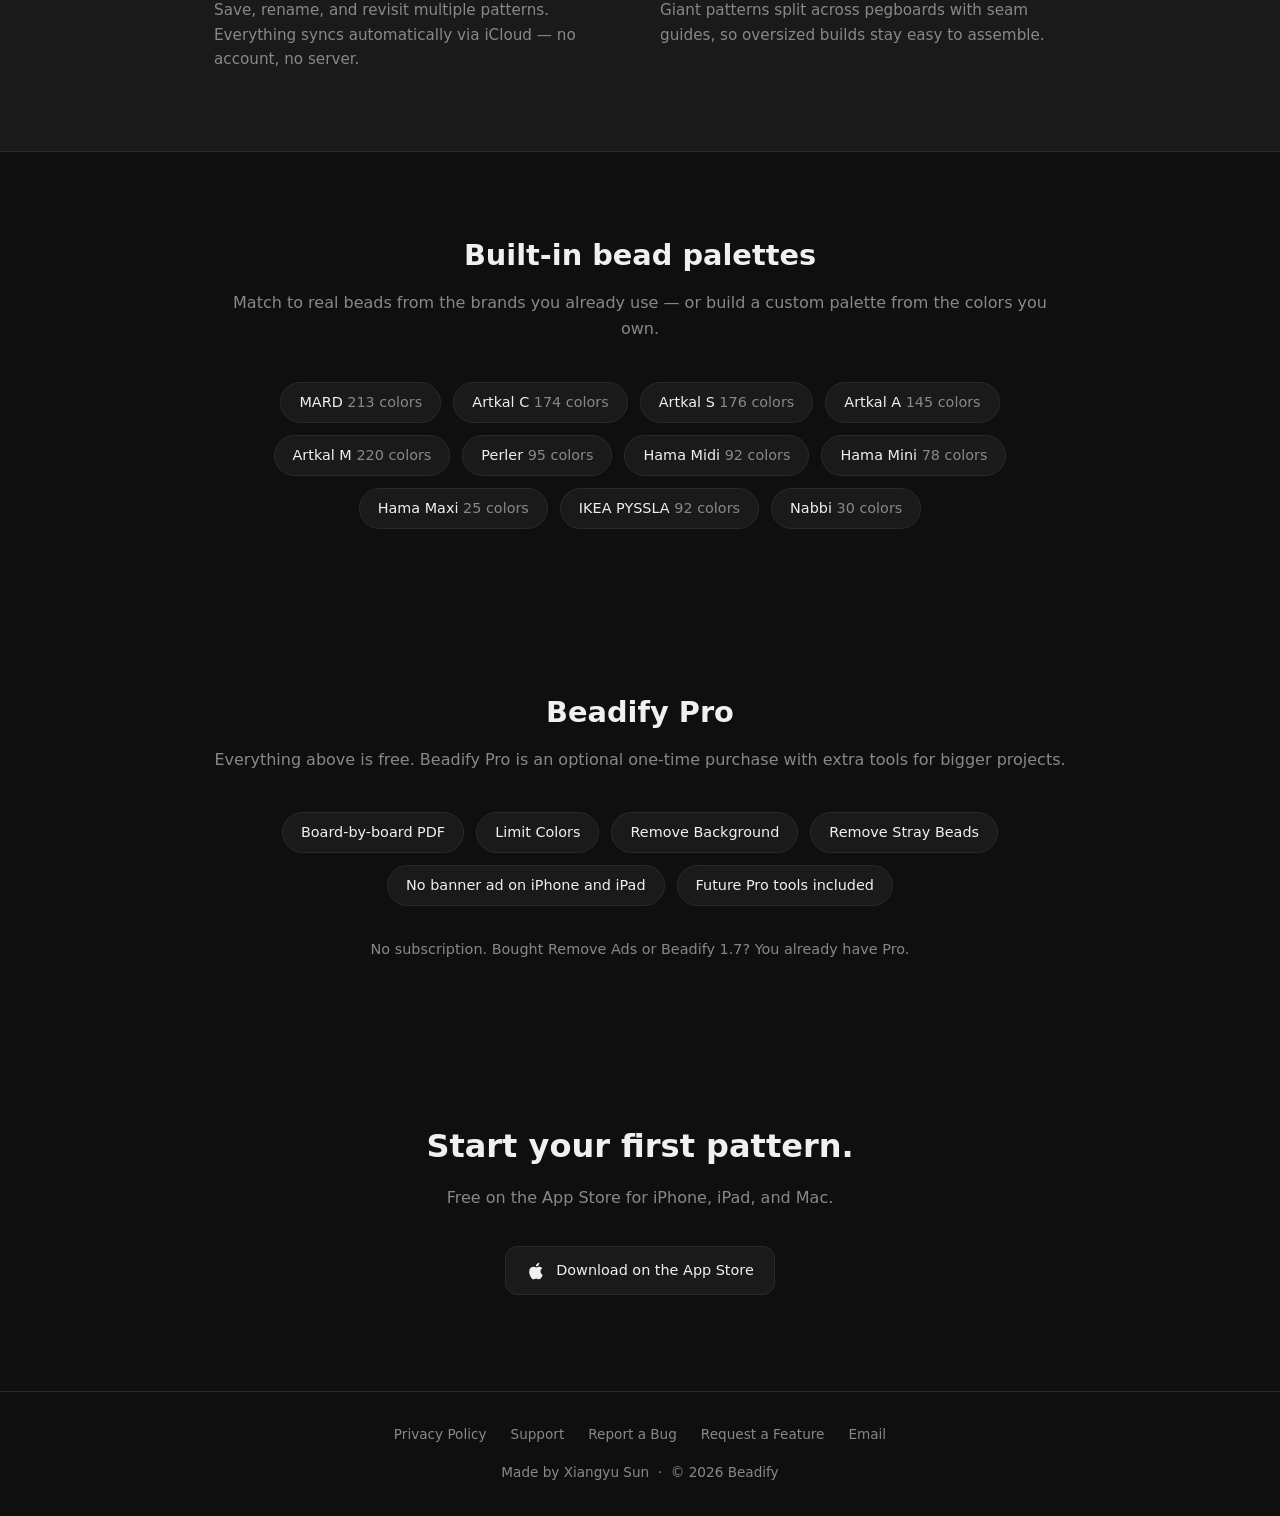
==== commit 418a5d2a: "Update site from appsites@5a62b8dce87d58cd8eaa37447b63a1c0fe3272af" ====
--- a/index.html
+++ b/index.html
@@ -1,234 +1,26 @@
 <!DOCTYPE html>
+<!-- Generated by xiangyu-sun/appsites from apps/beadify/. Edit there, not here. -->
 <html lang="en">
 <head>
   <meta charset="UTF-8">
   <meta name="viewport" content="width=device-width, initial-scale=1.0">
   <title>Beadify – Pixel Bead Art Maker</title>
   <meta name="description" content="Turn any photo or emoji into a physical bead pattern. Supports Artkal, Perler, Hama, MARD, and more bead palettes, with a shopping list and cross-brand palette conversion built in. Available on iOS and macOS.">
+  <link rel="icon" href="assets/icon.svg">
+  <link rel="apple-touch-icon" href="assets/icon.svg">
+  <meta name="apple-itunes-app" content="app-id=6762097815">
+  <link rel="stylesheet" href="style.css">
   <style>
-    *, *::before, *::after { box-sizing: border-box; margin: 0; padding: 0; }
-
-    :root {
-      --accent: #FF6B6B;
-      --accent2: #4ECDC4;
-      --bg: #0f0f0f;
-      --surface: #1a1a1a;
-      --border: #2a2a2a;
-      --text: #f0f0f0;
-      --muted: #888;
-      --radius: 16px;
+:root {
+      color-scheme: dark;
+      --font: -apple-system, BlinkMacSystemFont, "Segoe UI", system-ui, sans-serif;
+      --heading-weight: 700;
+      --title-accent: var(--accent);
+      --accent: #FF6B6B; --accent2: #4ECDC4; --bg: #0f0f0f; --surface: #1a1a1a; --border: #2a2a2a; --text: #f0f0f0; --muted: #888; --hover: #222; --radius: 16px; --icon-shadow: 0 8px 32px rgba(0,0,0,0.4); --shot-border: 1px solid; --shot-shadow: none;
     }
 
-    body {
-      font-family: -apple-system, BlinkMacSystemFont, "Segoe UI", sans-serif;
-      background: var(--bg);
-      color: var(--text);
-      line-height: 1.6;
-    }
+  </style>
 
-    a { color: var(--accent); text-decoration: none; }
-    a:hover { text-decoration: underline; }
-
-    /* ── Hero ── */
-    .hero {
-      max-width: 900px;
-      margin: 0 auto;
-      padding: 80px 24px 60px;
-      text-align: center;
-    }
-
-    .app-icon {
-      width: 120px;
-      height: 120px;
-      border-radius: 27px;
-      margin-bottom: 24px;
-      box-shadow: 0 8px 32px rgba(0,0,0,0.4);
-    }
-
-    .hero h1 {
-      font-size: clamp(2rem, 5vw, 3rem);
-      font-weight: 700;
-      letter-spacing: -0.02em;
-      margin-bottom: 12px;
-    }
-
-    .hero h1 span { color: var(--accent); }
-
-    .hero p {
-      font-size: 1.2rem;
-      color: var(--muted);
-      max-width: 560px;
-      margin: 0 auto 36px;
-    }
-
-    .badges {
-      display: flex;
-      gap: 16px;
-      justify-content: center;
-      flex-wrap: wrap;
-      margin-bottom: 16px;
-    }
-
-    .badge-btn {
-      display: inline-flex;
-      align-items: center;
-      gap: 10px;
-      background: var(--surface);
-      border: 1px solid var(--border);
-      border-radius: 12px;
-      padding: 12px 20px;
-      font-size: 0.9rem;
-      color: var(--text);
-      transition: border-color 0.2s, background 0.2s;
-    }
-
-    .badge-btn:hover {
-      border-color: var(--accent);
-      background: #222;
-      text-decoration: none;
-    }
-
-    .badge-btn svg { flex-shrink: 0; }
-
-    .no-track {
-      display: inline-flex;
-      align-items: center;
-      gap: 6px;
-      font-size: 0.8rem;
-      color: var(--muted);
-      margin-top: 8px;
-    }
-
-    /* ── Screenshots ── */
-    .screenshots {
-      max-width: 1100px;
-      margin: 0 auto;
-      padding: 0 24px 80px;
-    }
-
-    .screenshots-grid {
-      display: grid;
-      grid-template-columns: repeat(auto-fit, minmax(240px, 1fr));
-      gap: 16px;
-    }
-
-    .screenshots-grid img {
-      width: 100%;
-      border-radius: var(--radius);
-      border: 1px solid var(--border);
-      display: block;
-    }
-
-    /* ── Features ── */
-    .features {
-      background: var(--surface);
-      border-top: 1px solid var(--border);
-      border-bottom: 1px solid var(--border);
-    }
-
-    .features-inner {
-      max-width: 900px;
-      margin: 0 auto;
-      padding: 80px 24px;
-      display: grid;
-      grid-template-columns: repeat(auto-fit, minmax(260px, 1fr));
-      gap: 40px;
-    }
-
-    .feature h3 {
-      font-size: 1.1rem;
-      font-weight: 600;
-      margin-bottom: 8px;
-      display: flex;
-      align-items: center;
-      gap: 8px;
-    }
-
-    .feature h3 .icon {
-      font-size: 1.3rem;
-    }
-
-    .feature p {
-      color: var(--muted);
-      font-size: 0.95rem;
-    }
-
-    /* ── Palettes ── */
-    .palettes {
-      max-width: 900px;
-      margin: 0 auto;
-      padding: 80px 24px;
-      text-align: center;
-    }
-
-    .palettes h2 {
-      font-size: 1.8rem;
-      font-weight: 700;
-      margin-bottom: 12px;
-    }
-
-    .palettes > p {
-      color: var(--muted);
-      margin-bottom: 40px;
-    }
-
-    .palette-list {
-      display: flex;
-      flex-wrap: wrap;
-      gap: 12px;
-      justify-content: center;
-    }
-
-    .palette-chip {
-      background: var(--surface);
-      border: 1px solid var(--border);
-      border-radius: 100px;
-      padding: 8px 18px;
-      font-size: 0.9rem;
-      font-weight: 500;
-    }
-
-    .palette-chip span { color: var(--muted); font-weight: 400; }
-
-    /* ── CTA ── */
-    .cta {
-      max-width: 900px;
-      margin: 0 auto;
-      padding: 80px 24px;
-      text-align: center;
-    }
-
-    .cta h2 {
-      font-size: 2rem;
-      font-weight: 700;
-      margin-bottom: 12px;
-    }
-
-    .cta p {
-      color: var(--muted);
-      margin-bottom: 36px;
-    }
-
-    /* ── Footer ── */
-    footer {
-      border-top: 1px solid var(--border);
-      padding: 32px 24px;
-      text-align: center;
-      font-size: 0.85rem;
-      color: var(--muted);
-    }
-
-    footer a { color: var(--muted); }
-    footer a:hover { color: var(--text); }
-
-    .footer-links {
-      display: flex;
-      gap: 24px;
-      justify-content: center;
-      flex-wrap: wrap;
-      margin-bottom: 16px;
-    }
-  </style>
 </head>
 <body>
 
@@ -240,12 +32,13 @@
 
     <div class="badges">
       <a class="badge-btn" href="https://apps.apple.com/app/id6762097815" target="_blank" rel="noopener">
-        <svg width="20" height="20" viewBox="0 0 24 24" fill="currentColor"><path d="M18.71 19.5c-.83 1.24-1.71 2.45-3.05 2.47-1.34.03-1.77-.79-3.29-.79-1.53 0-2 .77-3.27.82-1.31.05-2.3-1.32-3.14-2.53C4.25 17 2.94 12.45 4.7 9.39c.87-1.52 2.43-2.48 4.12-2.51 1.28-.02 2.5.87 3.29.87.78 0 2.26-1.07 3.8-.91.65.03 2.47.26 3.64 1.98-.09.06-2.17 1.28-2.15 3.81.03 3.02 2.65 4.03 2.68 4.04-.03.07-.42 1.44-1.38 2.83M13 3.5c.73-.83 1.94-1.46 2.94-1.5.13 1.17-.34 2.35-1.04 3.19-.69.85-1.83 1.51-2.95 1.42-.15-1.15.41-2.35 1.05-3.11z"/></svg>
+        <svg width="20" height="20" viewBox="0 0 24 24" fill="currentColor" aria-hidden="true"><path d="M18.71 19.5c-.83 1.24-1.71 2.45-3.05 2.47-1.34.03-1.77-.79-3.29-.79-1.53 0-2 .77-3.27.82-1.31.05-2.3-1.32-3.14-2.53C4.25 17 2.94 12.45 4.7 9.39c.87-1.52 2.43-2.48 4.12-2.51 1.28-.02 2.5.87 3.29.87.78 0 2.26-1.07 3.8-.91.65.03 2.47.26 3.64 1.98-.09.06-2.17 1.28-2.15 3.81.03 3.02 2.65 4.03 2.68 4.04-.03.07-.42 1.44-1.38 2.83M13 3.5c.73-.83 1.94-1.46 2.94-1.5.13 1.17-.34 2.35-1.04 3.19-.69.85-1.83 1.51-2.95 1.42-.15-1.15.41-2.35 1.05-3.11z"/></svg>
         Download on the App Store
       </a>
+
     </div>
-    <div class="no-track">
-      <svg width="14" height="14" viewBox="0 0 24 24" fill="none" stroke="currentColor" stroke-width="2"><path d="M12 22s8-4 8-10V5l-8-3-8 3v7c0 6 8 10 8 10z"/></svg>
+    <div class="trust">
+      <svg width="14" height="14" viewBox="0 0 24 24" fill="none" stroke="currentColor" stroke-width="2" aria-hidden="true"><path d="M12 22s8-4 8-10V5l-8-3-8 3v7c0 6 8 10 8 10z"/></svg>
       No account required · Photos stay on your device
     </div>
   </section>
@@ -253,16 +46,15 @@
   <!-- Screenshots -->
   <section class="screenshots">
     <div class="screenshots-grid">
-      <img src="assets/screenshots/iPad-01_HeroGrid.png" alt="Bead pattern grid view">
-      <img src="assets/screenshots/iPad-02_BuildMode.png" alt="Build mode with bead codes">
-      <img src="assets/screenshots/iPad-03_EmojiPicker.png" alt="Emoji picker">
-      <img src="assets/screenshots/iPad-04_CustomSize.png" alt="Custom grid size">
+      <img src="assets/screenshots/iPad-01_HeroGrid.png" alt="Bead pattern grid view" loading="lazy">
+      <img src="assets/screenshots/iPad-02_BuildMode.png" alt="Build mode with bead codes" loading="lazy">
+      <img src="assets/screenshots/iPad-03_EmojiPicker.png" alt="Emoji picker" loading="lazy">
+      <img src="assets/screenshots/iPad-04_CustomSize.png" alt="Custom grid size" loading="lazy">
     </div>
   </section>
 
-  <!-- Features -->
-  <section class="features">
-    <div class="features-inner">
+  <section class="band">
+    <div class="grid">
       <div class="feature">
         <h3><span class="icon">📷</span> Any source</h3>
         <p>Import from your photo library, take a photo with your camera, or pick from 1,900+ emoji across 8 categories.</p>
@@ -273,11 +65,11 @@
       </div>
       <div class="feature">
         <h3><span class="icon">🧵</span> Build Mode</h3>
-        <p>Row-by-row assembly guidance with tap-to-check-off progress, so you never lose your place mid-pattern.</p>
+        <p>Build board by board and row by row, with tap-to-check-off progress, so you never lose your place mid-pattern.</p>
       </div>
       <div class="feature">
         <h3><span class="icon">✏️</span> Pattern editor</h3>
-        <p>Tap to paint, fill, or erase individual beads after conversion, with 50 levels of undo and redo.</p>
+        <p>Paint, fill, replace colors or erase individual beads after conversion, with full undo and redo.</p>
       </div>
       <div class="feature">
         <h3><span class="icon">🧮</span> Bead shopping list</h3>
@@ -298,22 +90,36 @@
     </div>
   </section>
 
-  <!-- Palettes -->
-  <section class="palettes">
+  <section class="section">
     <h2>Built-in bead palettes</h2>
-    <p>Match to real beads from the brands you already use.</p>
-    <div class="palette-list">
-      <div class="palette-chip">Artkal C <span>157 colors</span></div>
-      <div class="palette-chip">Artkal A <span>145 colors</span></div>
-      <div class="palette-chip">Artkal S <span>159 colors</span></div>
-      <div class="palette-chip">MARD <span>213 colors</span></div>
-      <div class="palette-chip">Perler <span>29 colors</span></div>
-      <div class="palette-chip">Hama <span>92 colors</span></div>
-      <div class="palette-chip">Hama Mini <span>78 colors</span></div>
-      <div class="palette-chip">Hama Maxi <span>25 colors</span></div>
-      <div class="palette-chip">Nabbi <span>30 colors</span></div>
-      <div class="palette-chip">IKEA PYSSLA <span>92 colors</span></div>
+    <p>Match to real beads from the brands you already use — or build a custom palette from the colors you own.</p>
+    <div class="chip-list">
+      <div class="chip">MARD <span>213 colors</span></div>
+      <div class="chip">Artkal C <span>174 colors</span></div>
+      <div class="chip">Artkal S <span>176 colors</span></div>
+      <div class="chip">Artkal A <span>145 colors</span></div>
+      <div class="chip">Artkal M <span>220 colors</span></div>
+      <div class="chip">Perler <span>95 colors</span></div>
+      <div class="chip">Hama Midi <span>92 colors</span></div>
+      <div class="chip">Hama Mini <span>78 colors</span></div>
+      <div class="chip">Hama Maxi <span>25 colors</span></div>
+      <div class="chip">IKEA PYSSLA <span>92 colors</span></div>
+      <div class="chip">Nabbi <span>30 colors</span></div>
     </div>
+  </section>
+
+  <section class="section">
+    <h2>Beadify Pro</h2>
+    <p>Everything above is free. Beadify Pro is an optional one-time purchase with extra tools for bigger projects.</p>
+    <div class="chip-list">
+      <div class="chip">Board-by-board PDF</div>
+      <div class="chip">Limit Colors</div>
+      <div class="chip">Remove Background</div>
+      <div class="chip">Remove Stray Beads</div>
+      <div class="chip">No banner ad on iPhone and iPad</div>
+      <div class="chip">Future Pro tools included</div>
+    </div>
+    <p class="after">No subscription. Bought Remove Ads or Beadify 1.7? You already have Pro.</p>
   </section>
 
   <!-- CTA -->
@@ -322,19 +128,22 @@
     <p>Free on the App Store for iPhone, iPad, and Mac.</p>
     <div class="badges">
       <a class="badge-btn" href="https://apps.apple.com/app/id6762097815" target="_blank" rel="noopener">
-        <svg width="20" height="20" viewBox="0 0 24 24" fill="currentColor"><path d="M18.71 19.5c-.83 1.24-1.71 2.45-3.05 2.47-1.34.03-1.77-.79-3.29-.79-1.53 0-2 .77-3.27.82-1.31.05-2.3-1.32-3.14-2.53C4.25 17 2.94 12.45 4.7 9.39c.87-1.52 2.43-2.48 4.12-2.51 1.28-.02 2.5.87 3.29.87.78 0 2.26-1.07 3.8-.91.65.03 2.47.26 3.64 1.98-.09.06-2.17 1.28-2.15 3.81.03 3.02 2.65 4.03 2.68 4.04-.03.07-.42 1.44-1.38 2.83M13 3.5c.73-.83 1.94-1.46 2.94-1.5.13 1.17-.34 2.35-1.04 3.19-.69.85-1.83 1.51-2.95 1.42-.15-1.15.41-2.35 1.05-3.11z"/></svg>
+        <svg width="20" height="20" viewBox="0 0 24 24" fill="currentColor" aria-hidden="true"><path d="M18.71 19.5c-.83 1.24-1.71 2.45-3.05 2.47-1.34.03-1.77-.79-3.29-.79-1.53 0-2 .77-3.27.82-1.31.05-2.3-1.32-3.14-2.53C4.25 17 2.94 12.45 4.7 9.39c.87-1.52 2.43-2.48 4.12-2.51 1.28-.02 2.5.87 3.29.87.78 0 2.26-1.07 3.8-.91.65.03 2.47.26 3.64 1.98-.09.06-2.17 1.28-2.15 3.81.03 3.02 2.65 4.03 2.68 4.04-.03.07-.42 1.44-1.38 2.83M13 3.5c.73-.83 1.94-1.46 2.94-1.5.13 1.17-.34 2.35-1.04 3.19-.69.85-1.83 1.51-2.95 1.42-.15-1.15.41-2.35 1.05-3.11z"/></svg>
         Download on the App Store
       </a>
+
     </div>
   </section>
 
   <!-- Footer -->
   <footer>
     <div class="footer-links">
-      <a href="https://github.com/xiangyu-sun/beadify-support/blob/main/PRIVACY.md">Privacy Policy</a>
+      <a href="privacy.html">Privacy Policy</a>
       <a href="https://github.com/xiangyu-sun/beadify-support/issues">Support</a>
       <a href="https://github.com/xiangyu-sun/beadify-support/issues/new?template=bug_report.yml">Report a Bug</a>
       <a href="https://github.com/xiangyu-sun/beadify-support/issues/new?template=feature_request.yml">Request a Feature</a>
+      <a href="mailto:alexander.xiangyu.sun@gmail.com">Email</a>
+
     </div>
     <p>Made by Xiangyu Sun &nbsp;·&nbsp; © 2026 Beadify</p>
   </footer>
--- a/style.css
+++ b/style.css
@@ -0,0 +1,107 @@
+/* Shared stylesheet for every app site. Generated by xiangyu-sun/appsites — edit templates/style.css there.
+   Colours come from each app's theme in app.yml, written as custom properties in the page <head>. */
+*, *::before, *::after { box-sizing: border-box; margin: 0; padding: 0; }
+
+body {
+  font-family: var(--font);
+  background: var(--bg);
+  color: var(--text);
+  line-height: 1.6;
+}
+
+a { color: var(--accent); text-decoration: none; }
+a:hover { text-decoration: underline; }
+
+/* ── Hero ── */
+.hero { max-width: 900px; margin: 0 auto; padding: 80px 24px 60px; text-align: center; }
+.app-icon {
+  width: 120px; height: 120px; border-radius: 27px;
+  margin: 0 auto 24px; display: block;
+  box-shadow: var(--icon-shadow);
+}
+.hero h1 { font-size: clamp(2rem, 5vw, 3rem); font-weight: var(--heading-weight); letter-spacing: -0.02em; margin-bottom: 12px; }
+.hero h1 span { color: var(--title-accent); }
+.hero p { font-size: 1.2rem; color: var(--muted); max-width: 580px; margin: 0 auto 36px; }
+
+.badges { display: flex; gap: 16px; justify-content: center; flex-wrap: wrap; margin-bottom: 16px; }
+.badge-btn {
+  display: inline-flex; align-items: center; gap: 10px;
+  background: var(--surface); border: 1px solid var(--border); border-radius: 12px;
+  padding: 12px 20px; font-size: 0.9rem; color: var(--text);
+  transition: border-color 0.2s, background 0.2s;
+}
+.badge-btn:hover { border-color: var(--accent); background: var(--hover); text-decoration: none; }
+.badge-btn svg { flex-shrink: 0; }
+.badges.filled .badge-btn { background: var(--accent); border-color: var(--accent); color: #fff; font-weight: 600; font-size: 0.95rem; }
+.badge-btn.soon, .badges.filled .badge-btn.soon { background: var(--muted); border-color: var(--muted); color: #fff; cursor: default; }
+
+.trust {
+  display: inline-flex; align-items: center; gap: 6px;
+  font-size: 0.85rem; color: var(--muted); margin-top: 8px;
+}
+
+/* ── Screenshots ── */
+.screenshots { max-width: 1100px; margin: 0 auto; padding: 0 24px 80px; }
+.screenshots-grid { display: grid; grid-template-columns: repeat(auto-fit, minmax(220px, 1fr)); gap: 16px; }
+.screenshots-grid img {
+  width: 100%; display: block; border-radius: var(--radius);
+  border: var(--shot-border); box-shadow: var(--shot-shadow);
+}
+
+/* ── Feature grids ── */
+.band { background: var(--surface); border-top: 1px solid var(--border); border-bottom: 1px solid var(--border); }
+.grid {
+  max-width: 900px; margin: 0 auto; padding: 80px 24px;
+  display: grid; grid-template-columns: repeat(auto-fit, minmax(260px, 1fr)); gap: 40px;
+}
+.grid > h2 { font-size: 1.8rem; font-weight: var(--heading-weight); grid-column: 1 / -1; text-align: center; margin-bottom: -8px; }
+.grid > .lead { grid-column: 1 / -1; text-align: center; color: var(--muted); margin-top: -24px; }
+.feature h3 { font-size: 1.1rem; font-weight: 600; margin-bottom: 8px; display: flex; align-items: center; gap: 8px; }
+.feature h3 .icon { font-size: 1.3rem; }
+.feature p { color: var(--muted); font-size: 0.95rem; }
+
+/* ── Chip sections ── */
+.section { max-width: 900px; margin: 0 auto; padding: 80px 24px; text-align: center; }
+.section h2 { font-size: 1.8rem; font-weight: var(--heading-weight); margin-bottom: 12px; }
+.section > p { color: var(--muted); margin-bottom: 40px; }
+.section > p.after { margin: 32px 0 0; font-size: 0.9rem; }
+.chip-list { display: flex; flex-wrap: wrap; gap: 12px; justify-content: center; }
+.chip {
+  background: var(--surface); border: 1px solid var(--border); border-radius: 100px;
+  padding: 8px 18px; font-size: 0.9rem; font-weight: 500;
+}
+.chip span { color: var(--muted); font-weight: 400; }
+
+/* ── CTA ── */
+.cta { max-width: 900px; margin: 0 auto; padding: 80px 24px; text-align: center; }
+.cta h2 { font-size: 2rem; font-weight: var(--heading-weight); margin-bottom: 12px; }
+.cta p { color: var(--muted); margin-bottom: 36px; }
+.cta p:last-child { margin-bottom: 0; }
+
+/* ── Footer ── */
+footer { border-top: 1px solid var(--border); padding: 32px 24px; text-align: center; font-size: 0.85rem; color: var(--muted); }
+footer a { color: var(--muted); }
+footer a:hover { color: var(--text); }
+.footer-links { display: flex; gap: 24px; justify-content: center; flex-wrap: wrap; margin-bottom: 16px; }
+
+/* ── Document pages (privacy policy, support) ── */
+.doc { max-width: 42rem; margin: 0 auto; padding: 3rem 1.25rem 4rem; font-size: 17px; line-height: 1.6; }
+.doc header { margin-bottom: 1rem; }
+.doc header .doc-app { display: inline-flex; align-items: center; gap: 10px; color: var(--muted); font-size: .95rem; margin-bottom: 1rem; }
+.doc header .doc-app img { width: 32px; height: 32px; border-radius: 8px; }
+.doc header p { color: var(--muted); margin-top: .25rem; }
+.doc nav { font-size: .95rem; margin-top: 1rem; display: flex; gap: 1.25rem; flex-wrap: wrap; }
+.doc h1 { font-size: 2rem; line-height: 1.2; letter-spacing: -.01em; font-weight: var(--heading-weight); }
+.doc h2 { font-size: 1.2rem; margin: 2.25rem 0 .5rem; padding-top: 1.25rem; border-top: 1px solid var(--border); }
+.doc h3 { font-size: 1rem; margin: 1.5rem 0 .25rem; }
+.doc p, .doc ul, .doc ol, .doc table, .doc blockquote { margin: .6rem 0; }
+.doc ul, .doc ol { padding-left: 1.25rem; }
+.doc li { margin: .3rem 0; }
+.doc hr { display: none; }
+.doc blockquote { border: 1px solid var(--border); border-radius: 12px; padding: 1rem 1.25rem; margin: 1.5rem 0; background: var(--surface); }
+.doc blockquote p { margin: 0; }
+.doc table { border-collapse: collapse; width: 100%; font-size: .92rem; display: block; overflow-x: auto; }
+.doc th, .doc td { text-align: left; padding: .45rem .6rem; border-bottom: 1px solid var(--border); vertical-align: top; }
+.doc th { color: var(--muted); font-weight: 600; }
+.doc code { font-size: .9em; }
+.doc footer { border-top: none; padding: 0; text-align: left; margin-top: 3rem; font-size: .9rem; }
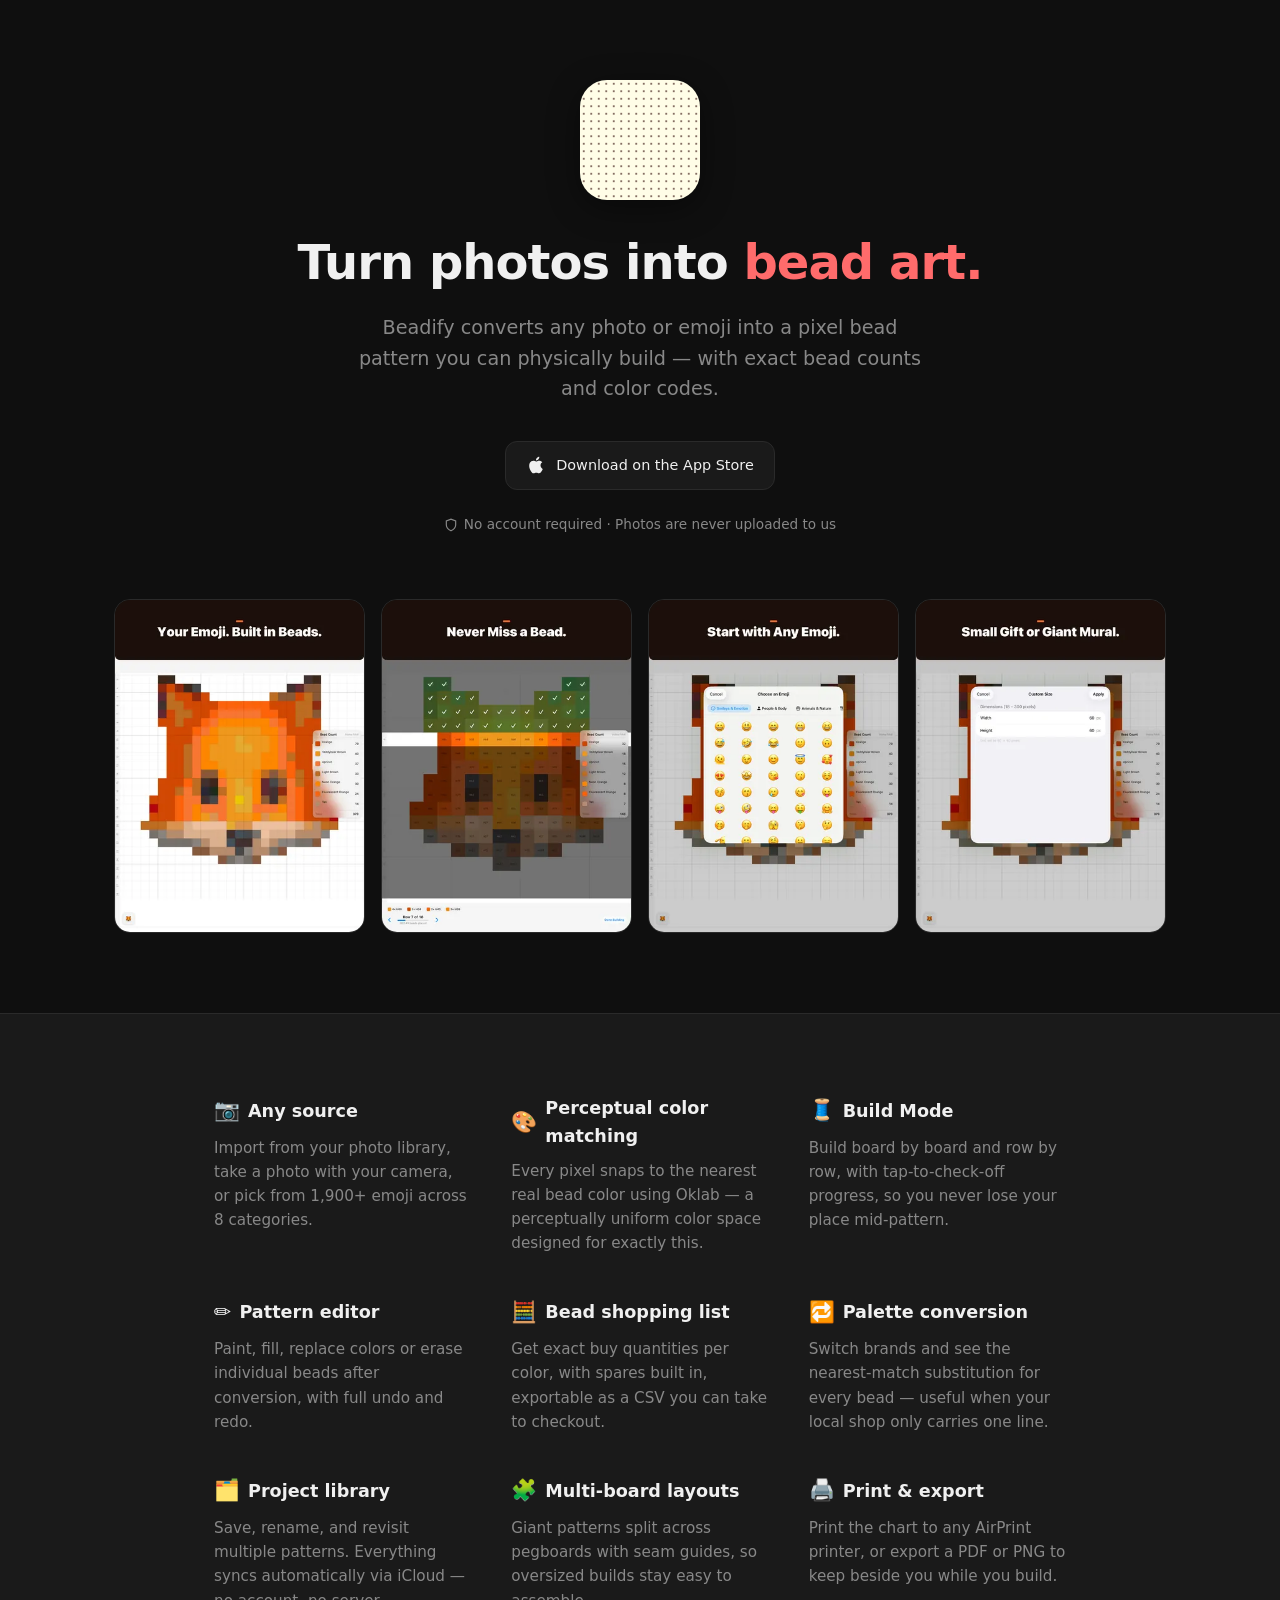
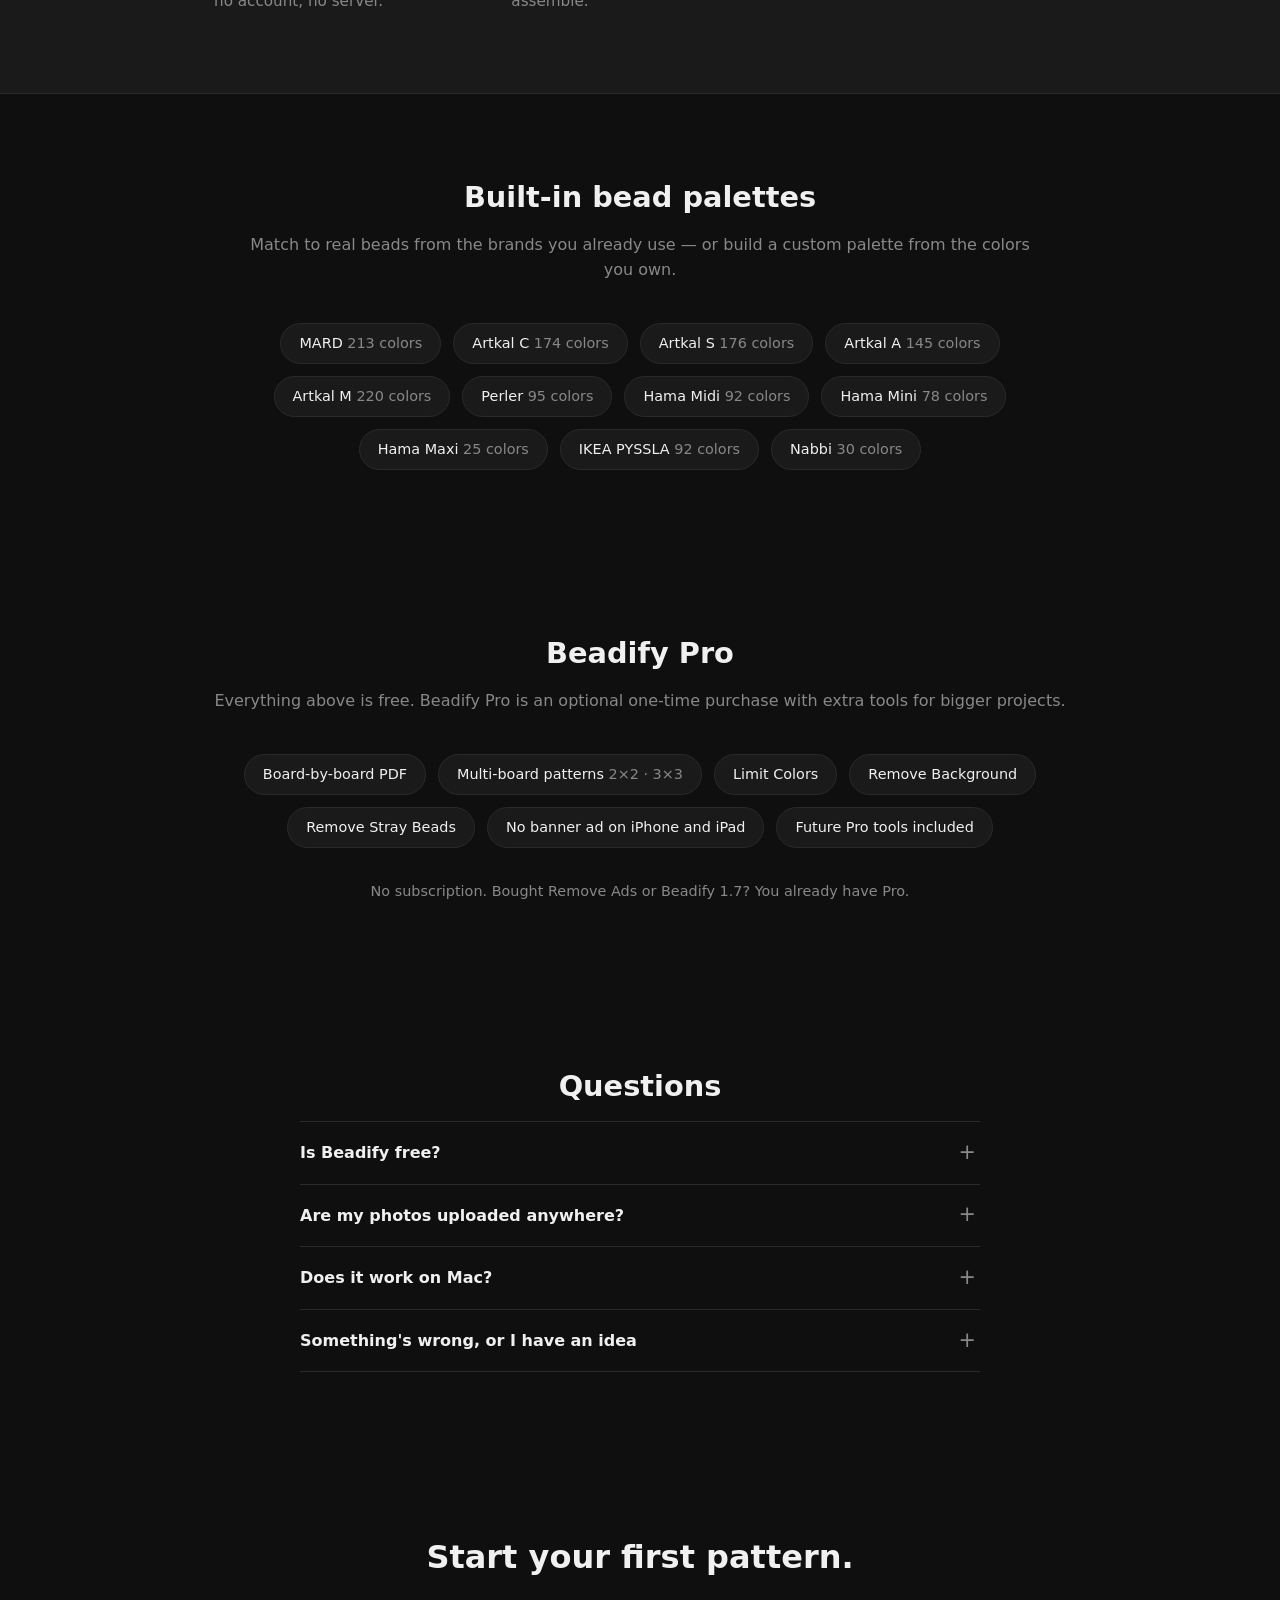
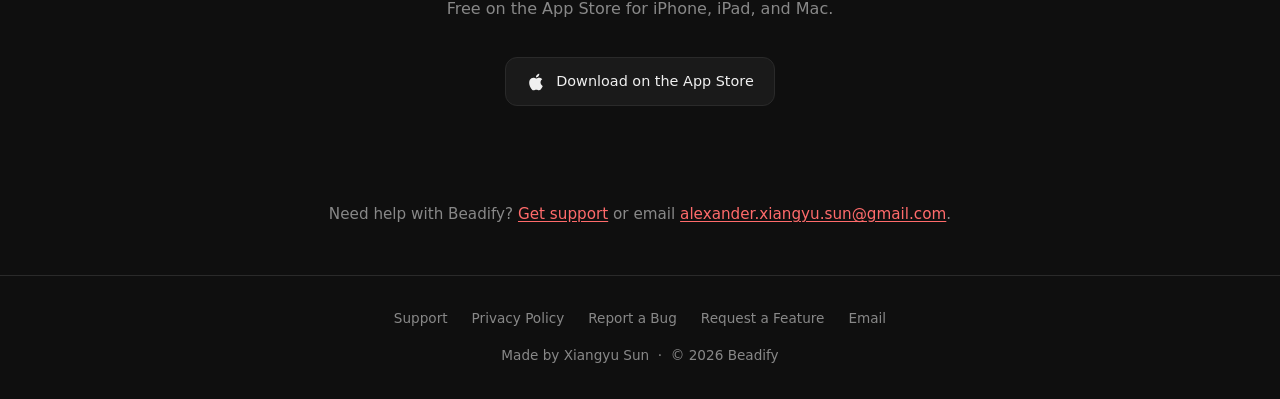
==== commit 31f538c0: "Update site from appsites@6c51943909eb49a85ed76434f6fea8b1d79eafd8" ====
--- a/index.html
+++ b/index.html
@@ -6,9 +6,22 @@
   <meta name="viewport" content="width=device-width, initial-scale=1.0">
   <title>Beadify – Pixel Bead Art Maker</title>
   <meta name="description" content="Turn any photo or emoji into a physical bead pattern. Supports Artkal, Perler, Hama, MARD, and more bead palettes, with a shopping list and cross-brand palette conversion built in. Available on iOS and macOS.">
-  <link rel="icon" href="assets/icon.svg">
-  <link rel="apple-touch-icon" href="assets/icon.svg">
+  <link rel="canonical" href="https://xiangyu-sun.github.io/beadify-support/">
+  <meta property="og:type" content="website">
+  <meta property="og:locale" content="en_US">
+  <meta property="og:site_name" content="Beadify">
+  <meta property="og:title" content="Beadify – Pixel Bead Art Maker">
+  <meta property="og:description" content="Turn any photo or emoji into a physical bead pattern. Supports Artkal, Perler, Hama, MARD, and more bead palettes, with a shopping list and cross-brand palette conversion built in. Available on iOS and macOS.">
+  <meta property="og:url" content="https://xiangyu-sun.github.io/beadify-support/">
+  <meta property="og:image" content="https://xiangyu-sun.github.io/beadify-support/assets/social-card.jpg">
+  <meta property="og:image:width" content="1200">
+  <meta property="og:image:height" content="630">
+  <meta property="og:image:alt" content="Beadify – Pixel Bead Art Maker">
+  <meta name="twitter:card" content="summary_large_image">
+  <link rel="icon" href="assets/icon.svg" type="image/svg+xml">
+  <link rel="apple-touch-icon" href="assets/icon-512.png">
   <meta name="apple-itunes-app" content="app-id=6762097815">
+  <meta name="theme-color" content="#0f0f0f">
   <link rel="stylesheet" href="style.css">
   <style>
 :root {
@@ -16,18 +29,51 @@
       --font: -apple-system, BlinkMacSystemFont, "Segoe UI", system-ui, sans-serif;
       --heading-weight: 700;
       --title-accent: var(--accent);
-      --accent: #FF6B6B; --accent2: #4ECDC4; --bg: #0f0f0f; --surface: #1a1a1a; --border: #2a2a2a; --text: #f0f0f0; --muted: #888; --hover: #222; --radius: 16px; --icon-shadow: 0 8px 32px rgba(0,0,0,0.4); --shot-border: 1px solid; --shot-shadow: none;
+      --accent: #FF6B6B; --accent2: #4ECDC4; --bg: #0f0f0f; --surface: #1a1a1a; --border: #2a2a2a; --text: #f0f0f0; --muted: #888; --hover: #222; --radius: 16px; --icon-shadow: 0 8px 32px rgba(0,0,0,0.4); --shot-border: 1px solid #2a2a2a; --shot-shadow: none;
     }
 
   </style>
 
+  <script type="application/ld+json">
+{
+  "@context": "https://schema.org",
+  "@type": "SoftwareApplication",
+  "name": "Beadify",
+  "alternateName": "Beadify – Pixel Bead Art Maker",
+  "applicationCategory": "DesignApplication",
+  "operatingSystem": "iOS, iPadOS, macOS",
+  "url": "https://xiangyu-sun.github.io/beadify-support/",
+  "author": {
+    "@type": "Person",
+    "name": "Xiangyu Sun"
+  },
+  "description": "Turn any photo or emoji into a physical bead pattern. Supports Artkal, Perler, Hama, MARD, and more bead palettes, with a shopping list and cross-brand palette conversion built in. Available on iOS and macOS.",
+  "downloadUrl": "https://apps.apple.com/app/id6762097815",
+  "installUrl": "https://apps.apple.com/app/id6762097815",
+  "image": "https://xiangyu-sun.github.io/beadify-support/assets/icon-512.png",
+  "screenshot": [
+    "https://xiangyu-sun.github.io/beadify-support/assets/screenshots/iPad-01_HeroGrid-800.webp",
+    "https://xiangyu-sun.github.io/beadify-support/assets/screenshots/iPad-02_BuildMode-800.webp",
+    "https://xiangyu-sun.github.io/beadify-support/assets/screenshots/iPad-03_EmojiPicker-800.webp",
+    "https://xiangyu-sun.github.io/beadify-support/assets/screenshots/iPad-04_CustomSize-800.webp"
+  ],
+  "offers": {
+    "@type": "Offer",
+    "price": "0",
+    "priceCurrency": "USD"
+  }
+}
+  </script>
 </head>
 <body>
+  <a class="skip-link" href="#main">Skip to content</a>
+
+<main id="main">
 
   <!-- Hero -->
   <section class="hero">
-    <img src="assets/icon.svg" alt="Beadify app icon" class="app-icon">
-    <h1>Turn photos into <span>bead art.</span></h1>
+    <img src="assets/icon.svg" alt="" class="app-icon" width="120" height="120">
+    <h1>Turn photos into <span class="title-accent">bead art.</span></h1>
     <p>Beadify converts any photo or emoji into a pixel bead pattern you can physically build — with exact bead counts and color codes.</p>
 
     <div class="badges">
@@ -37,55 +83,60 @@
       </a>
 
     </div>
-    <div class="trust">
+    <p class="trust">
       <svg width="14" height="14" viewBox="0 0 24 24" fill="none" stroke="currentColor" stroke-width="2" aria-hidden="true"><path d="M12 22s8-4 8-10V5l-8-3-8 3v7c0 6 8 10 8 10z"/></svg>
-      No account required · Photos stay on your device
-    </div>
-  </section>
-
-  <!-- Screenshots -->
-  <section class="screenshots">
-    <div class="screenshots-grid">
-      <img src="assets/screenshots/iPad-01_HeroGrid.png" alt="Bead pattern grid view" loading="lazy">
-      <img src="assets/screenshots/iPad-02_BuildMode.png" alt="Build mode with bead codes" loading="lazy">
-      <img src="assets/screenshots/iPad-03_EmojiPicker.png" alt="Emoji picker" loading="lazy">
-      <img src="assets/screenshots/iPad-04_CustomSize.png" alt="Custom grid size" loading="lazy">
+      No account required · Photos are never uploaded to us
+    </p>
+  </section>
+
+  <!-- Screenshots: a grid on wide screens, a swipeable row on phones -->
+  <section class="screenshots" aria-label="Screenshots">
+    <div class="screenshots-grid" tabindex="0">
+      <img src="assets/screenshots/iPad-01_HeroGrid-800.webp" srcset="assets/screenshots/iPad-01_HeroGrid-400.webp 400w, assets/screenshots/iPad-01_HeroGrid-800.webp 800w, assets/screenshots/iPad-01_HeroGrid-1200.webp 1200w" sizes="(min-width: 1100px) 260px, (min-width: 700px) 30vw, 75vw" width="2064" height="2752" alt="Bead pattern grid view" decoding="async">
+      <img src="assets/screenshots/iPad-02_BuildMode-800.webp" srcset="assets/screenshots/iPad-02_BuildMode-400.webp 400w, assets/screenshots/iPad-02_BuildMode-800.webp 800w, assets/screenshots/iPad-02_BuildMode-1200.webp 1200w" sizes="(min-width: 1100px) 260px, (min-width: 700px) 30vw, 75vw" width="2064" height="2752" alt="Build mode with bead codes" loading="lazy" decoding="async">
+      <img src="assets/screenshots/iPad-03_EmojiPicker-800.webp" srcset="assets/screenshots/iPad-03_EmojiPicker-400.webp 400w, assets/screenshots/iPad-03_EmojiPicker-800.webp 800w, assets/screenshots/iPad-03_EmojiPicker-1200.webp 1200w" sizes="(min-width: 1100px) 260px, (min-width: 700px) 30vw, 75vw" width="2064" height="2752" alt="Emoji picker" loading="lazy" decoding="async">
+      <img src="assets/screenshots/iPad-04_CustomSize-800.webp" srcset="assets/screenshots/iPad-04_CustomSize-400.webp 400w, assets/screenshots/iPad-04_CustomSize-800.webp 800w, assets/screenshots/iPad-04_CustomSize-1200.webp 1200w" sizes="(min-width: 1100px) 260px, (min-width: 700px) 30vw, 75vw" width="2064" height="2752" alt="Custom grid size" loading="lazy" decoding="async">
     </div>
   </section>
 
   <section class="band">
-    <div class="grid">
-      <div class="feature">
-        <h3><span class="icon">📷</span> Any source</h3>
+    <div class="grid cols-3">
+      <h2 class="visually-hidden">Features</h2>
+      <div class="feature">
+        <h3><span class="icon" aria-hidden="true">📷</span> Any source</h3>
         <p>Import from your photo library, take a photo with your camera, or pick from 1,900+ emoji across 8 categories.</p>
       </div>
       <div class="feature">
-        <h3><span class="icon">🎨</span> Perceptual color matching</h3>
+        <h3><span class="icon" aria-hidden="true">🎨</span> Perceptual color matching</h3>
         <p>Every pixel snaps to the nearest real bead color using Oklab — a perceptually uniform color space designed for exactly this.</p>
       </div>
       <div class="feature">
-        <h3><span class="icon">🧵</span> Build Mode</h3>
+        <h3><span class="icon" aria-hidden="true">🧵</span> Build Mode</h3>
         <p>Build board by board and row by row, with tap-to-check-off progress, so you never lose your place mid-pattern.</p>
       </div>
       <div class="feature">
-        <h3><span class="icon">✏️</span> Pattern editor</h3>
+        <h3><span class="icon" aria-hidden="true">✏️</span> Pattern editor</h3>
         <p>Paint, fill, replace colors or erase individual beads after conversion, with full undo and redo.</p>
       </div>
       <div class="feature">
-        <h3><span class="icon">🧮</span> Bead shopping list</h3>
+        <h3><span class="icon" aria-hidden="true">🧮</span> Bead shopping list</h3>
         <p>Get exact buy quantities per color, with spares built in, exportable as a CSV you can take to checkout.</p>
       </div>
       <div class="feature">
-        <h3><span class="icon">🔁</span> Palette conversion</h3>
+        <h3><span class="icon" aria-hidden="true">🔁</span> Palette conversion</h3>
         <p>Switch brands and see the nearest-match substitution for every bead — useful when your local shop only carries one line.</p>
       </div>
       <div class="feature">
-        <h3><span class="icon">🗂️</span> Project library</h3>
+        <h3><span class="icon" aria-hidden="true">🗂️</span> Project library</h3>
         <p>Save, rename, and revisit multiple patterns. Everything syncs automatically via iCloud — no account, no server.</p>
       </div>
       <div class="feature">
-        <h3><span class="icon">🧩</span> Multi-board layouts</h3>
+        <h3><span class="icon" aria-hidden="true">🧩</span> Multi-board layouts</h3>
         <p>Giant patterns split across pegboards with seam guides, so oversized builds stay easy to assemble.</p>
+      </div>
+      <div class="feature">
+        <h3><span class="icon" aria-hidden="true">🖨️</span> Print &amp; export</h3>
+        <p>Print the chart to any AirPrint printer, or export a PDF or PNG to keep beside you while you build.</p>
       </div>
     </div>
   </section>
@@ -93,33 +144,56 @@
   <section class="section">
     <h2>Built-in bead palettes</h2>
     <p>Match to real beads from the brands you already use — or build a custom palette from the colors you own.</p>
-    <div class="chip-list">
-      <div class="chip">MARD <span>213 colors</span></div>
-      <div class="chip">Artkal C <span>174 colors</span></div>
-      <div class="chip">Artkal S <span>176 colors</span></div>
-      <div class="chip">Artkal A <span>145 colors</span></div>
-      <div class="chip">Artkal M <span>220 colors</span></div>
-      <div class="chip">Perler <span>95 colors</span></div>
-      <div class="chip">Hama Midi <span>92 colors</span></div>
-      <div class="chip">Hama Mini <span>78 colors</span></div>
-      <div class="chip">Hama Maxi <span>25 colors</span></div>
-      <div class="chip">IKEA PYSSLA <span>92 colors</span></div>
-      <div class="chip">Nabbi <span>30 colors</span></div>
-    </div>
+    <ul class="chip-list">
+      <li class="chip">MARD <span>213 colors</span></li>
+      <li class="chip">Artkal C <span>174 colors</span></li>
+      <li class="chip">Artkal S <span>176 colors</span></li>
+      <li class="chip">Artkal A <span>145 colors</span></li>
+      <li class="chip">Artkal M <span>220 colors</span></li>
+      <li class="chip">Perler <span>95 colors</span></li>
+      <li class="chip">Hama Midi <span>92 colors</span></li>
+      <li class="chip">Hama Mini <span>78 colors</span></li>
+      <li class="chip">Hama Maxi <span>25 colors</span></li>
+      <li class="chip">IKEA PYSSLA <span>92 colors</span></li>
+      <li class="chip">Nabbi <span>30 colors</span></li>
+    </ul>
   </section>
 
   <section class="section">
     <h2>Beadify Pro</h2>
     <p>Everything above is free. Beadify Pro is an optional one-time purchase with extra tools for bigger projects.</p>
-    <div class="chip-list">
-      <div class="chip">Board-by-board PDF</div>
-      <div class="chip">Limit Colors</div>
-      <div class="chip">Remove Background</div>
-      <div class="chip">Remove Stray Beads</div>
-      <div class="chip">No banner ad on iPhone and iPad</div>
-      <div class="chip">Future Pro tools included</div>
-    </div>
+    <ul class="chip-list">
+      <li class="chip">Board-by-board PDF</li>
+      <li class="chip">Multi-board patterns <span>2×2 · 3×3</span></li>
+      <li class="chip">Limit Colors</li>
+      <li class="chip">Remove Background</li>
+      <li class="chip">Remove Stray Beads</li>
+      <li class="chip">No banner ad on iPhone and iPad</li>
+      <li class="chip">Future Pro tools included</li>
+    </ul>
     <p class="after">No subscription. Bought Remove Ads or Beadify 1.7? You already have Pro.</p>
+  </section>
+
+  <section class="section faq">
+    <h2>Questions</h2>
+    <div class="faq-list">
+      <details>
+        <summary>Is Beadify free?</summary>
+        <div><p>Yes. Every feature on this page is free, apart from the ones listed under Beadify Pro. Pro is a one-time purchase, not a subscription, and turns off the banner ad on iPhone and iPad.</p></div>
+      </details>
+      <details>
+        <summary>Are my photos uploaded anywhere?</summary>
+        <div><p>Not to us or anyone else. Photos are turned into patterns on your device. Each pattern keeps a copy of the photo it was made from, and patterns sync through your own private iCloud account if you're signed in. There's no Beadify account. See the <a href="privacy.html">privacy policy</a>.</p></div>
+      </details>
+      <details>
+        <summary>Does it work on Mac?</summary>
+        <div><p>Yes. Beadify runs on iPhone, iPad and Mac, and your patterns follow you through iCloud.</p></div>
+      </details>
+      <details>
+        <summary>Something&#39;s wrong, or I have an idea</summary>
+        <div><p><a href="support.html">Beadify Support</a> answers common questions and has every way to reach me.</p></div>
+      </details>
+    </div>
   </section>
 
   <!-- CTA -->
@@ -135,16 +209,24 @@
     </div>
   </section>
 
+  <!-- Help -->
+  <section class="help-strip">
+    <p>Need help with Beadify? <a href="https://xiangyu-sun.github.io/beadify-support/support.html">Get support</a> or email <a href="mailto:alexander.xiangyu.sun@gmail.com?subject=Beadify%20support&amp;body=Hi%2C%0A%0A%0A%E2%80%94%0ADevice%3A%20%0AOS%20version%3A%20%0ABeadify%20version%3A%20">alexander.xiangyu.sun@gmail.com</a>.</p>
+  </section>
+
+</main>
+
   <!-- Footer -->
   <footer>
-    <div class="footer-links">
+
+    <nav class="footer-links" aria-label="Footer">
+      <a href="https://xiangyu-sun.github.io/beadify-support/support.html">Support</a>
       <a href="privacy.html">Privacy Policy</a>
-      <a href="https://github.com/xiangyu-sun/beadify-support/issues">Support</a>
       <a href="https://github.com/xiangyu-sun/beadify-support/issues/new?template=bug_report.yml">Report a Bug</a>
       <a href="https://github.com/xiangyu-sun/beadify-support/issues/new?template=feature_request.yml">Request a Feature</a>
-      <a href="mailto:alexander.xiangyu.sun@gmail.com">Email</a>
-
-    </div>
+      <a href="mailto:alexander.xiangyu.sun@gmail.com?subject=Beadify%20support&amp;body=Hi%2C%0A%0A%0A%E2%80%94%0ADevice%3A%20%0AOS%20version%3A%20%0ABeadify%20version%3A%20">Email</a>
+
+    </nav>
     <p>Made by Xiangyu Sun &nbsp;·&nbsp; © 2026 Beadify</p>
   </footer>
 
--- a/style.css
+++ b/style.css
@@ -9,8 +9,22 @@
   line-height: 1.6;
 }
 
-a { color: var(--accent); text-decoration: none; }
+a { color: var(--link, var(--accent)); text-decoration: none; }
 a:hover { text-decoration: underline; }
+:focus-visible { outline: 2px solid var(--link, var(--accent)); outline-offset: 3px; border-radius: 4px; }
+img { max-width: 100%; height: auto; }
+
+.visually-hidden {
+  position: absolute; width: 1px; height: 1px; padding: 0; margin: -1px;
+  overflow: hidden; clip: rect(0 0 0 0); white-space: nowrap; border: 0;
+}
+
+.skip-link {
+  position: absolute; left: 12px; top: -48px; z-index: 10;
+  background: var(--surface); color: var(--text); border: 1px solid var(--border);
+  padding: 8px 14px; border-radius: 8px; transition: top .15s;
+}
+.skip-link:focus { top: 12px; }
 
 /* ── Hero ── */
 .hero { max-width: 900px; margin: 0 auto; padding: 80px 24px 60px; text-align: center; }
@@ -20,7 +34,9 @@
   box-shadow: var(--icon-shadow);
 }
 .hero h1 { font-size: clamp(2rem, 5vw, 3rem); font-weight: var(--heading-weight); letter-spacing: -0.02em; margin-bottom: 12px; }
-.hero h1 span { color: var(--title-accent); }
+.hero h1 .title-accent { color: var(--title-accent); }
+.hero h1, .section h2, .cta h2, .grid > h2 { text-wrap: balance; }
+.hero p, .section > p, .cta p { text-wrap: pretty; }
 .hero p { font-size: 1.2rem; color: var(--muted); max-width: 580px; margin: 0 auto 36px; }
 
 .badges { display: flex; gap: 16px; justify-content: center; flex-wrap: wrap; margin-bottom: 16px; }
@@ -32,12 +48,12 @@
 }
 .badge-btn:hover { border-color: var(--accent); background: var(--hover); text-decoration: none; }
 .badge-btn svg { flex-shrink: 0; }
-.badges.filled .badge-btn { background: var(--accent); border-color: var(--accent); color: #fff; font-weight: 600; font-size: 0.95rem; }
-.badge-btn.soon, .badges.filled .badge-btn.soon { background: var(--muted); border-color: var(--muted); color: #fff; cursor: default; }
+.badges.filled .badge-btn { background: var(--link, var(--accent)); border-color: var(--link, var(--accent)); color: #fff; font-weight: 600; font-size: 0.95rem; }
+.badge-btn.soon, .badges.filled .badge-btn.soon { background: var(--muted); border-color: var(--muted); color: var(--bg); cursor: default; }
 
-.trust {
+.hero p.trust {
   display: inline-flex; align-items: center; gap: 6px;
-  font-size: 0.85rem; color: var(--muted); margin-top: 8px;
+  font-size: 0.85rem; color: var(--muted); margin: 8px auto 0;
 }
 
 /* ── Screenshots ── */
@@ -47,6 +63,17 @@
   width: 100%; display: block; border-radius: var(--radius);
   border: var(--shot-border); box-shadow: var(--shot-shadow);
 }
+.screenshots-grid:focus-visible { outline-offset: 6px; }
+/* Phones: one swipeable row with the next screenshot peeking in, instead of a page-long stack. */
+@media (max-width: 699px) {
+  .screenshots { padding: 0 0 56px; }
+  .screenshots-grid {
+    display: flex; gap: 12px; overflow-x: auto; scroll-snap-type: x mandatory;
+    padding: 4px 24px 16px; scroll-padding: 0 24px; scrollbar-width: none;
+  }
+  .screenshots-grid::-webkit-scrollbar { display: none; }
+  .screenshots-grid img { flex: 0 0 75%; width: 75%; max-width: 340px; scroll-snap-align: center; }
+}
 
 /* ── Feature grids ── */
 .band { background: var(--surface); border-top: 1px solid var(--border); border-bottom: 1px solid var(--border); }
@@ -54,6 +81,7 @@
   max-width: 900px; margin: 0 auto; padding: 80px 24px;
   display: grid; grid-template-columns: repeat(auto-fit, minmax(260px, 1fr)); gap: 40px;
 }
+.grid.cols-3 { grid-template-columns: repeat(auto-fit, minmax(220px, 1fr)); }
 .grid > h2 { font-size: 1.8rem; font-weight: var(--heading-weight); grid-column: 1 / -1; text-align: center; margin-bottom: -8px; }
 .grid > .lead { grid-column: 1 / -1; text-align: center; color: var(--muted); margin-top: -24px; }
 .feature h3 { font-size: 1.1rem; font-weight: 600; margin-bottom: 8px; display: flex; align-items: center; gap: 8px; }
@@ -65,12 +93,31 @@
 .section h2 { font-size: 1.8rem; font-weight: var(--heading-weight); margin-bottom: 12px; }
 .section > p { color: var(--muted); margin-bottom: 40px; }
 .section > p.after { margin: 32px 0 0; font-size: 0.9rem; }
-.chip-list { display: flex; flex-wrap: wrap; gap: 12px; justify-content: center; }
+.section > p a, .cta p a { text-decoration: underline; text-underline-offset: 2px; }
+.chip-list { display: flex; flex-wrap: wrap; gap: 12px; justify-content: center; list-style: none; }
 .chip {
   background: var(--surface); border: 1px solid var(--border); border-radius: 100px;
   padding: 8px 18px; font-size: 0.9rem; font-weight: 500;
 }
 .chip span { color: var(--muted); font-weight: 400; }
+
+/* ── FAQ ── */
+.faq-list { text-align: left; max-width: 680px; margin: 0 auto; }
+.faq details { border-bottom: 1px solid var(--border); }
+.faq details:first-child { border-top: 1px solid var(--border); }
+.faq summary {
+  cursor: pointer; list-style: none; padding: 18px 32px 18px 0; position: relative;
+  font-weight: 600;
+}
+.faq summary::-webkit-details-marker { display: none; }
+.faq summary::after {
+  content: "+"; position: absolute; right: 4px; top: 50%; transform: translateY(-50%);
+  color: var(--muted); font-size: 1.3rem; font-weight: 400;
+}
+.faq details[open] summary::after { content: "−"; }
+.faq details > div { color: var(--muted); padding: 0 0 18px; }
+.faq details > div p + p { margin-top: .6rem; }
+.faq details a { text-decoration: underline; text-underline-offset: 2px; }
 
 /* ── CTA ── */
 .cta { max-width: 900px; margin: 0 auto; padding: 80px 24px; text-align: center; }
@@ -78,11 +125,22 @@
 .cta p { color: var(--muted); margin-bottom: 36px; }
 .cta p:last-child { margin-bottom: 0; }
 
+/* ── Help strip ── */
+.help-strip { max-width: 900px; margin: 0 auto; padding: 0 24px 48px; text-align: center; color: var(--muted); font-size: .95rem; }
+.help-strip a { text-decoration: underline; text-underline-offset: 2px; }
+.help-strip .english-note { font-size: .85rem; margin-top: 6px; }
+
 /* ── Footer ── */
 footer { border-top: 1px solid var(--border); padding: 32px 24px; text-align: center; font-size: 0.85rem; color: var(--muted); }
 footer a { color: var(--muted); }
 footer a:hover { color: var(--text); }
 .footer-links { display: flex; gap: 24px; justify-content: center; flex-wrap: wrap; margin-bottom: 16px; }
+.lang-switch { display: flex; gap: 6px; justify-content: center; flex-wrap: wrap; margin-bottom: 20px; }
+.lang-switch a {
+  border: 1px solid var(--border); border-radius: 100px; padding: 4px 12px; color: var(--muted);
+}
+.lang-switch a:hover { color: var(--text); text-decoration: none; border-color: var(--muted); }
+.lang-switch a[aria-current="page"] { color: var(--text); background: var(--surface); border-color: var(--muted); }
 
 /* ── Document pages (privacy policy, support) ── */
 .doc { max-width: 42rem; margin: 0 auto; padding: 3rem 1.25rem 4rem; font-size: 17px; line-height: 1.6; }
@@ -90,7 +148,7 @@
 .doc header .doc-app { display: inline-flex; align-items: center; gap: 10px; color: var(--muted); font-size: .95rem; margin-bottom: 1rem; }
 .doc header .doc-app img { width: 32px; height: 32px; border-radius: 8px; }
 .doc header p { color: var(--muted); margin-top: .25rem; }
-.doc nav { font-size: .95rem; margin-top: 1rem; display: flex; gap: 1.25rem; flex-wrap: wrap; }
+.doc header nav { font-size: .95rem; margin-top: 1rem; display: flex; gap: 1.25rem; flex-wrap: wrap; }
 .doc h1 { font-size: 2rem; line-height: 1.2; letter-spacing: -.01em; font-weight: var(--heading-weight); }
 .doc h2 { font-size: 1.2rem; margin: 2.25rem 0 .5rem; padding-top: 1.25rem; border-top: 1px solid var(--border); }
 .doc h3 { font-size: 1rem; margin: 1.5rem 0 .25rem; }
@@ -104,4 +162,31 @@
 .doc th, .doc td { text-align: left; padding: .45rem .6rem; border-bottom: 1px solid var(--border); vertical-align: top; }
 .doc th { color: var(--muted); font-weight: 600; }
 .doc code { font-size: .9em; }
+.doc main a { text-decoration: underline; text-underline-offset: 2px; text-decoration-thickness: 1px; }
+.doc main a:hover { text-decoration-thickness: 2px; }
+
+/* Support page: contact options and a table of contents */
+.doc .contact { margin: 1.75rem 0 0; }
+.doc .contact > h2, .doc .toc > h2 { border-top: none; padding-top: 0; margin: 0 0 .75rem; font-size: 1rem; color: var(--muted); font-weight: 600; }
+.contact-grid { display: grid; grid-template-columns: repeat(auto-fit, minmax(190px, 1fr)); gap: 12px; }
+.doc main a.contact-card {
+  display: flex; flex-direction: column; gap: 2px; text-decoration: none; color: var(--text);
+  background: var(--surface); border: 1px solid var(--border); border-radius: 14px; padding: 14px 16px;
+  transition: border-color .2s, background .2s;
+}
+.doc main a.contact-card:hover { border-color: var(--accent); background: var(--hover); }
+.contact-card strong { font-size: 1rem; }
+.contact-card span { color: var(--link, var(--accent)); font-size: .92rem; overflow-wrap: anywhere; }
+.contact-card small { color: var(--muted); font-size: .82rem; line-height: 1.45; margin-top: 4px; }
+@media (max-width: 559px) {
+  .contact-grid { grid-template-columns: 1fr 1fr; }
+  .contact-grid .contact-card:first-child { grid-column: 1 / -1; }
+}
+.doc .contact-note { color: var(--muted); font-size: .9rem; margin-top: .9rem; }
+.doc .toc { font-size: .95rem; margin: 2rem 0 0; padding: 1rem 1.25rem; border: 1px solid var(--border); border-radius: 14px; }
+.doc .toc ul { list-style: none; padding: 0; columns: 2 14rem; column-gap: 1.5rem; margin: 0; }
+.doc .toc li { margin: .25rem 0; break-inside: avoid; }
+.doc .toc a { text-decoration: none; }
+.doc .toc a:hover { text-decoration: underline; }
+.doc h2[id], .doc h3[id] { scroll-margin-top: 1rem; }
 .doc footer { border-top: none; padding: 0; text-align: left; margin-top: 3rem; font-size: .9rem; }
